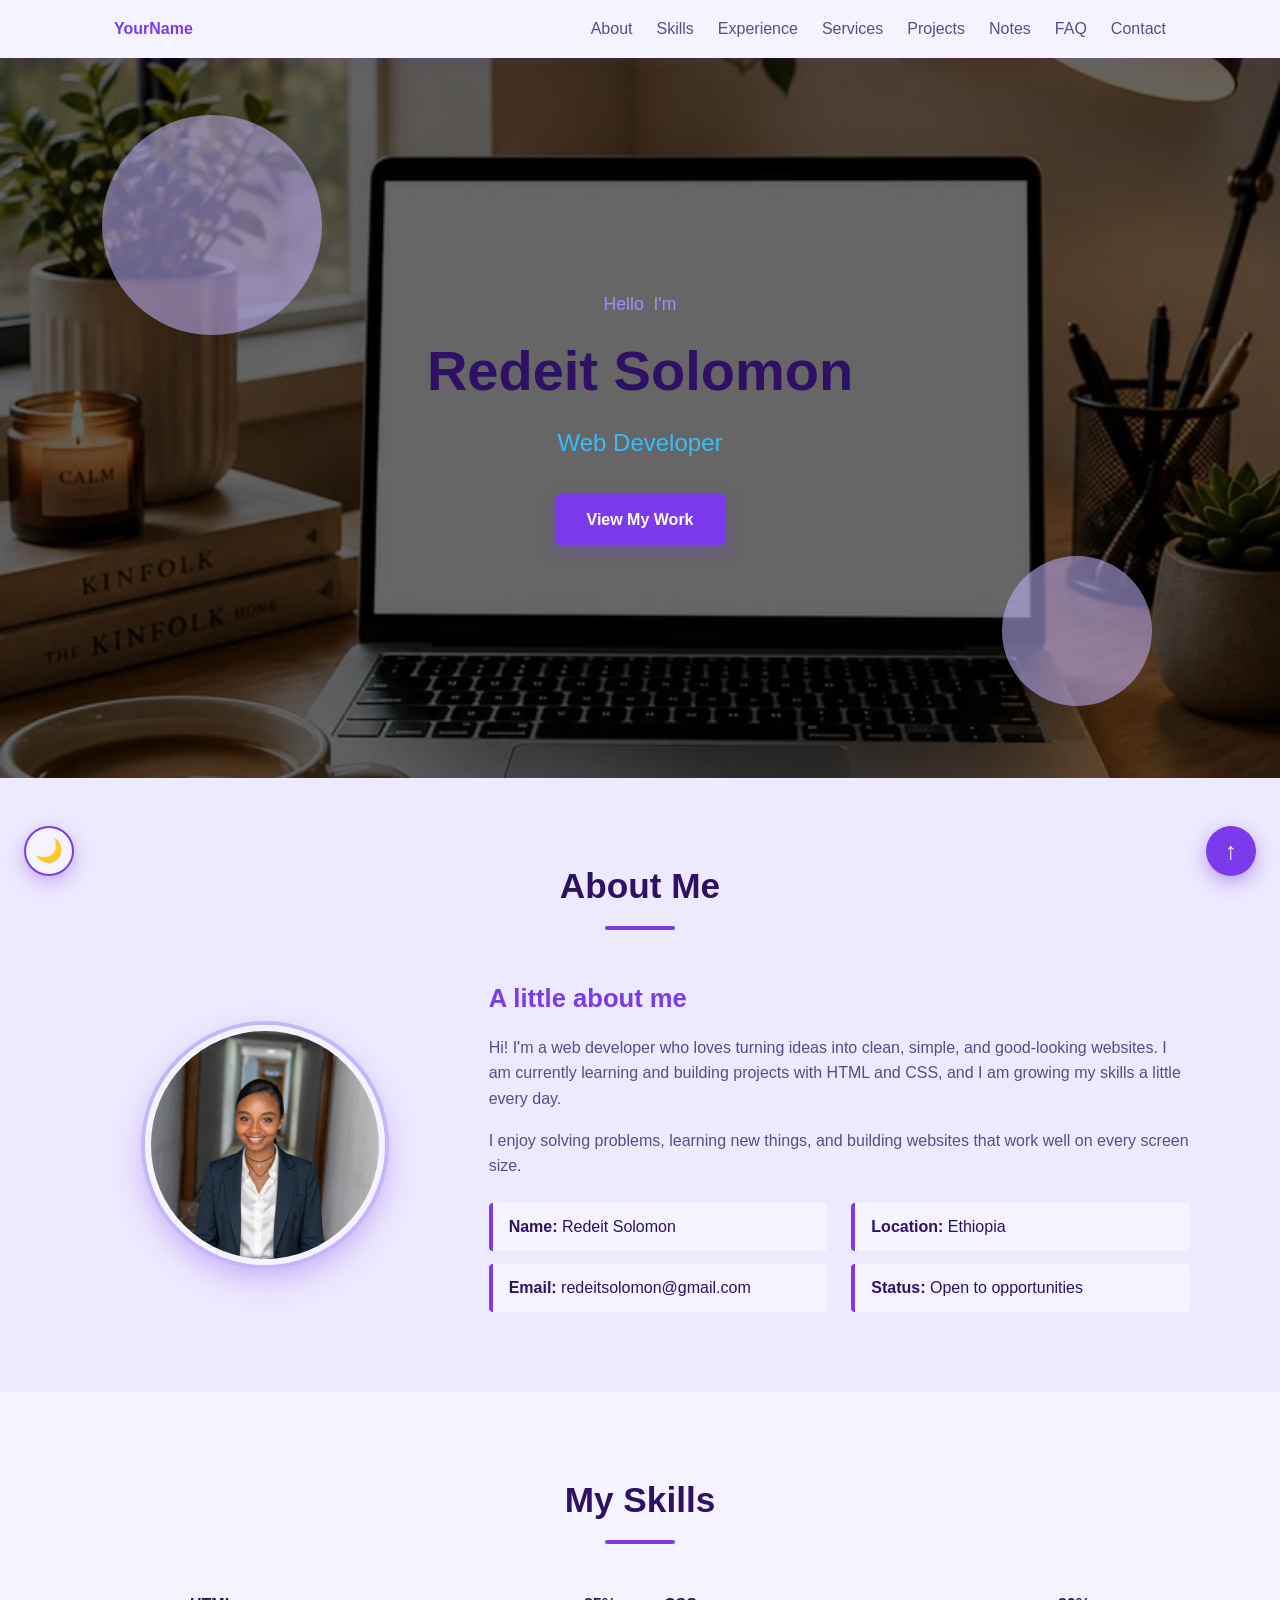
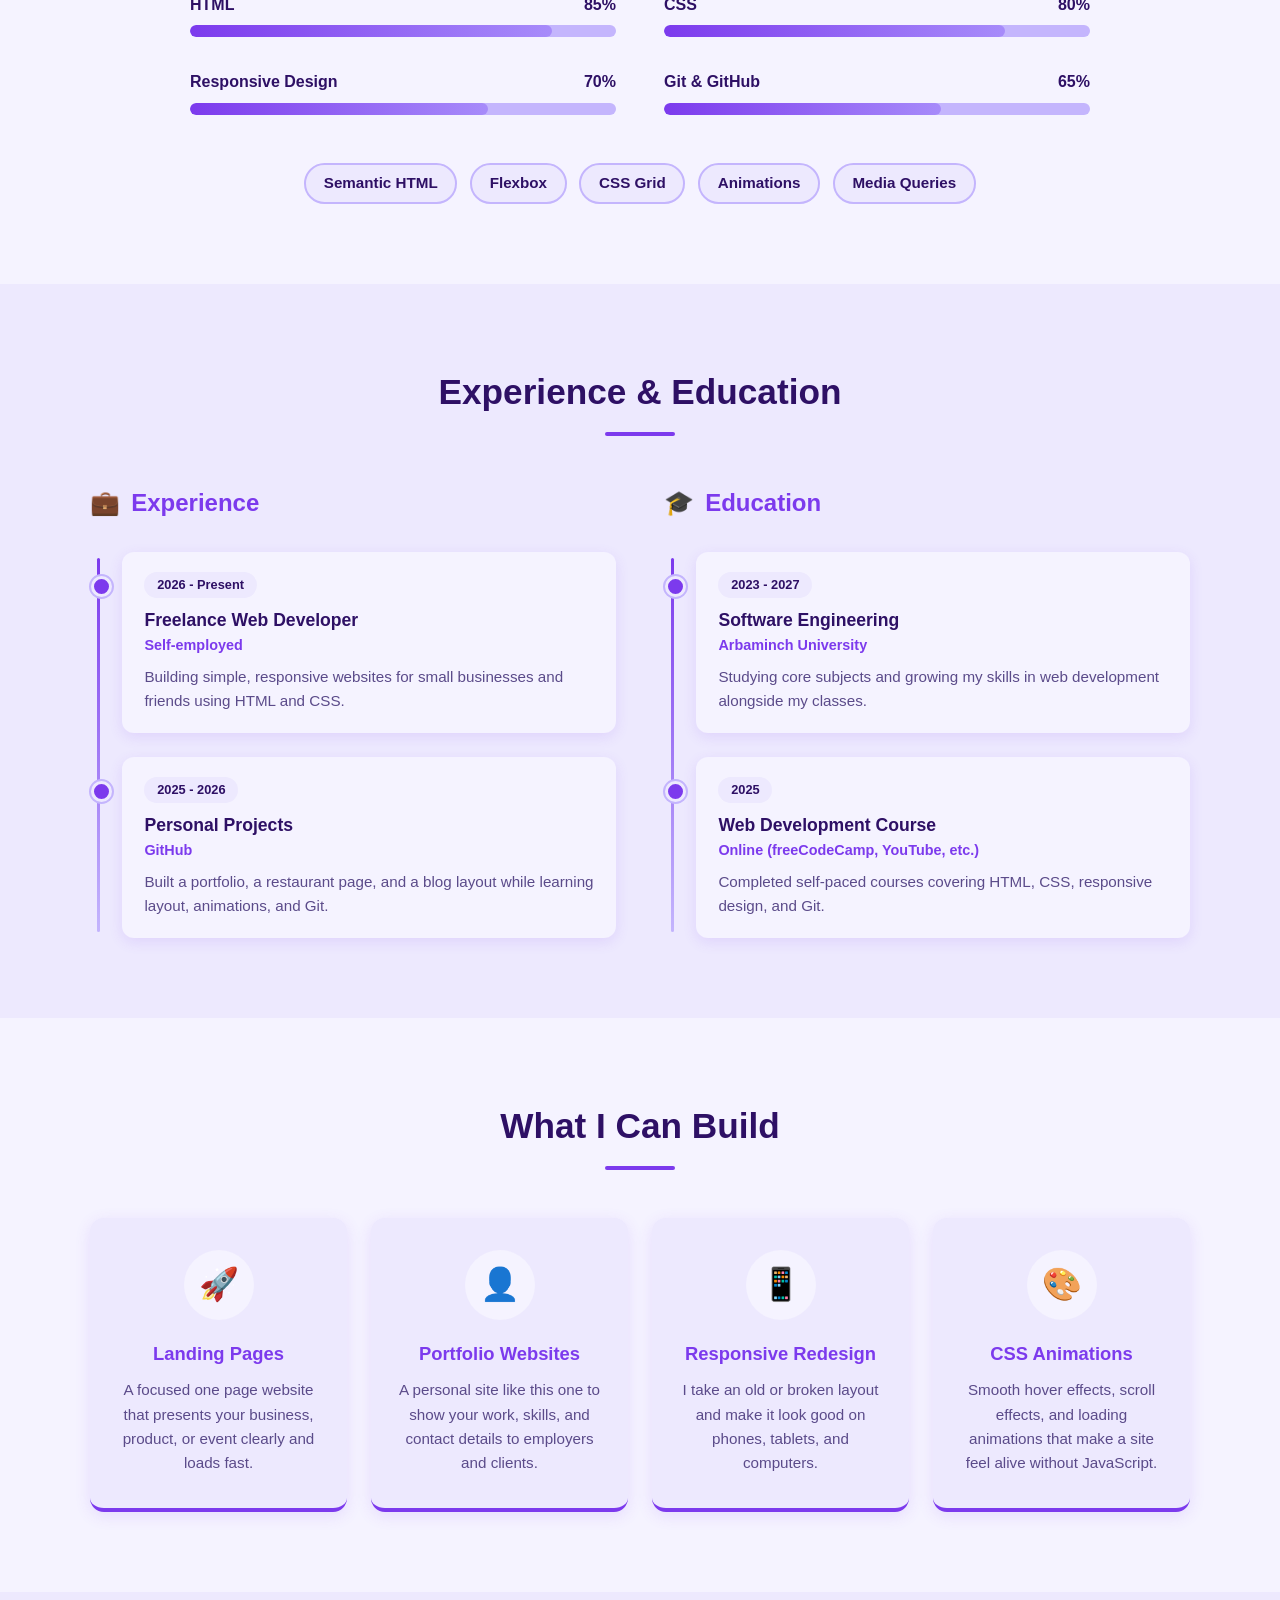
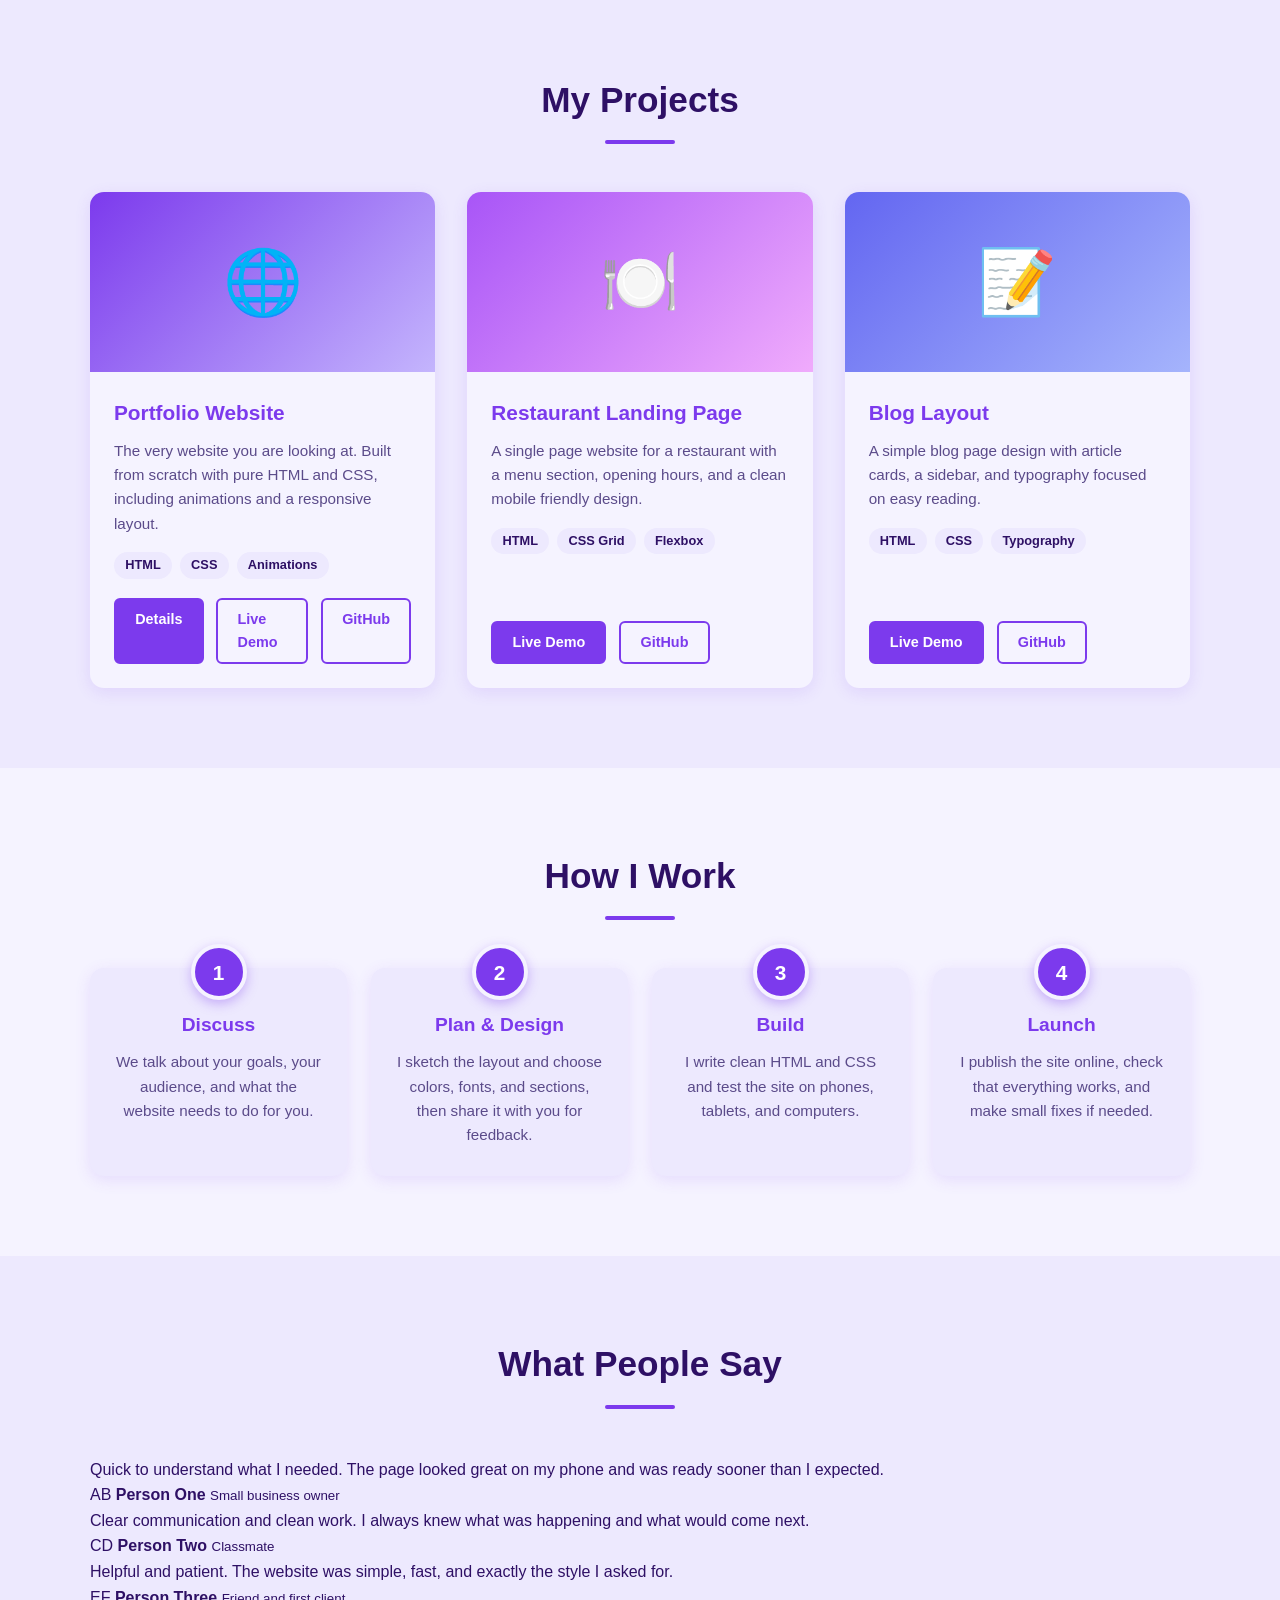
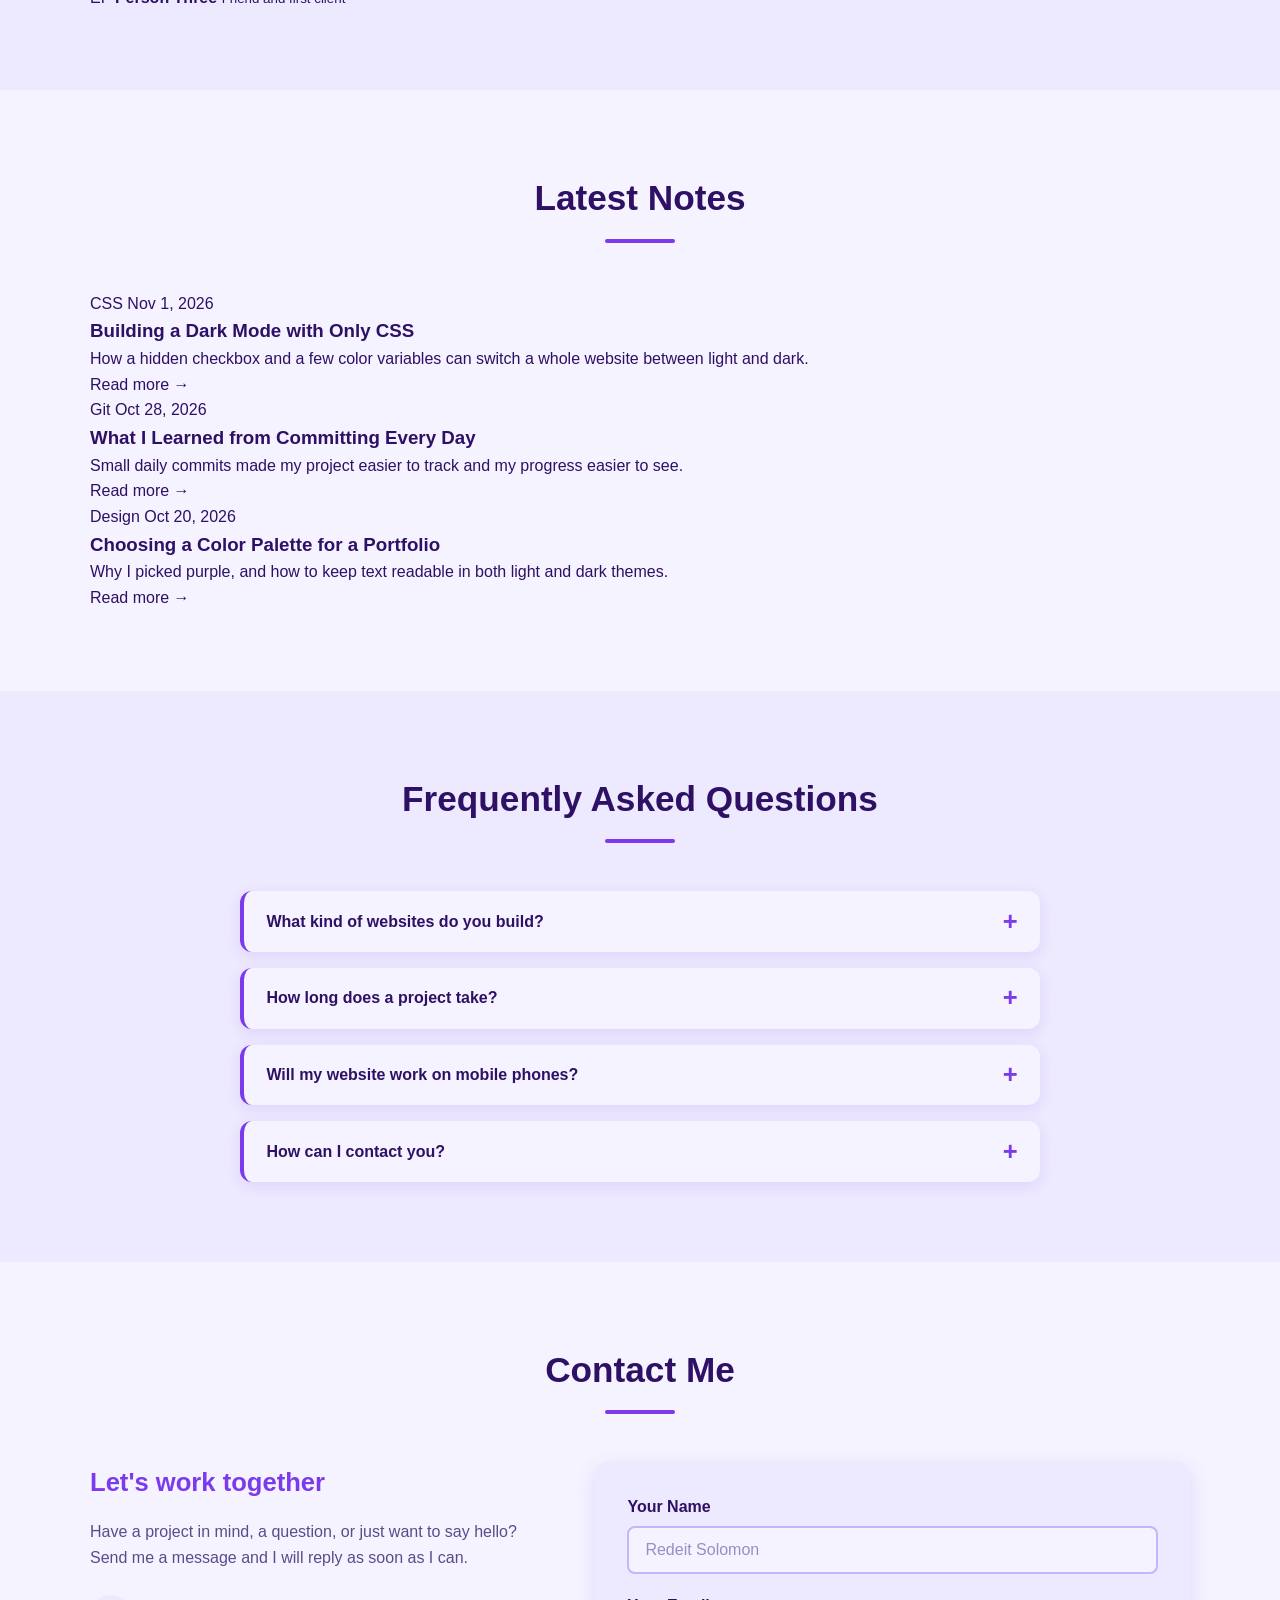
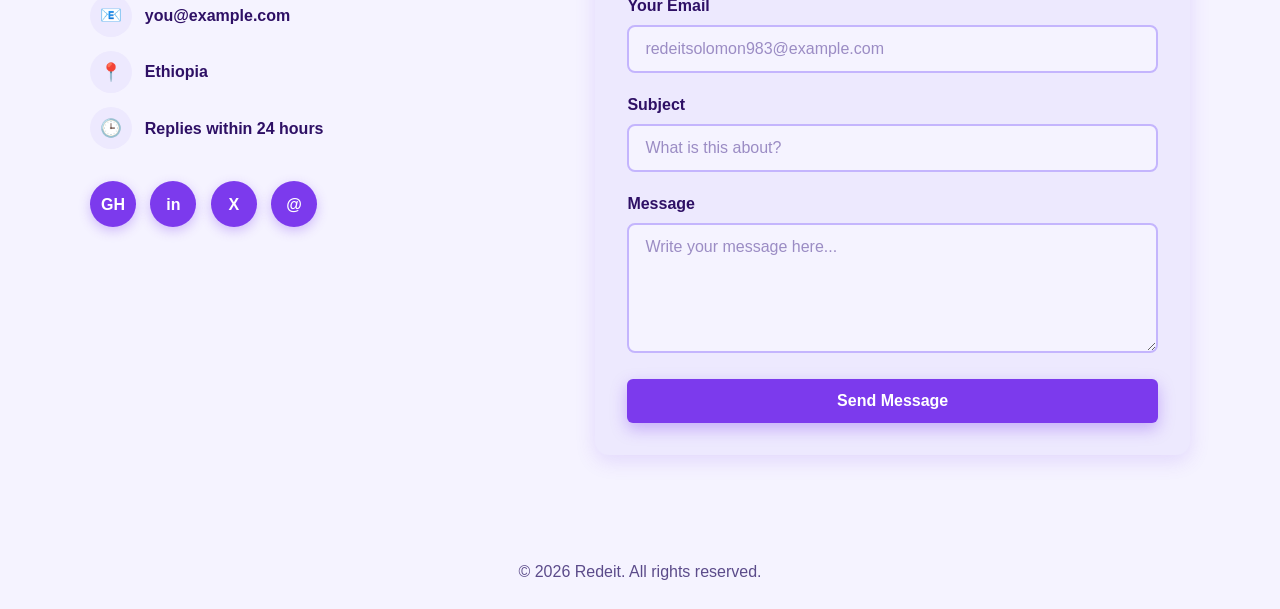
==== index.html @ e12be46b "Add favicon and robots.txt" ====
<!DOCTYPE html>
<html lang="en">
<head>
  <meta charset="UTF-8">
  <meta name="viewport" content="width=device-width, initial-scale=1.0">

  <title>Redeit Solomon | Web Developer Portfolio</title>
  <meta name="description" content="Portfolio of Redeit Solomon, a web developer building clean, responsive websites with HTML and CSS.">
  <meta name="author" content="Redeit Solomon">
  <meta name="robots" content="index, follow">
  <meta name="theme-color" content="#7c3aed">
  <link rel="canonical" href="https://Rad8.github.io/portfolio/">

  <!-- Favicon -->
  <link rel="icon" href="favicon.svg" type="image/svg+xml">

  <!-- Social preview (WhatsApp, LinkedIn, Facebook, Telegram) -->
  <meta property="og:type" content="website">
  <meta property="og:title" content="Redeit Solomon | Web Developer Portfolio">
  <meta property="og:description" content="Clean, responsive websites built with HTML and CSS.">
  <meta property="og:url" content="https://Rad8.github.io/portfolio/">
  <meta property="og:image" content="https://Rad8.github.io/portfolio/images/og-image.png">
  <meta name="twitter:card" content="summary_large_image">

  <link rel="stylesheet" href="css/style.css">
</head>
<body id="top">

  <!-- Pure CSS dark mode: checkbox + label (keep them as the first two items in body) -->
  <input type="checkbox" id="theme-toggle" class="theme-toggle" aria-label="Switch between light and dark mode">
  <label for="theme-toggle" class="theme-btn" title="Switch light / dark mode"></label>

  <a href="#main" class="skip-link">Skip to content</a>

  <header class="header">
    <nav class="nav" aria-label="Main navigation">
      <a href="#top" class="logo">YourName</a>

      <!-- Pure CSS hamburger: checkbox + label + links (keep this order) -->
      <input type="checkbox" id="menu-toggle" class="menu-toggle" aria-label="Toggle menu">
      <label for="menu-toggle" class="menu-btn">
        <span></span>
        <span></span>
        <span></span>
      </label>

      <ul class="nav-links">
        <li><a href="#about">About</a></li>
        <li><a href="#skills">Skills</a></li>
        <li><a href="#experience">Experience</a></li>
        <li><a href="#services">Services</a></li>
        <li><a href="#projects">Projects</a></li>
        <li><a href="#notes">Notes</a></li>
        <li><a href="#faq">FAQ</a></li>
        <li><a href="#contact">Contact</a></li>
      </ul>
    </nav>
  </header>

  <main id="main">

    <!-- ===== HERO ===== -->
    <section class="hero" style="background-image: linear-gradient(rgba(0, 0, 0, 0.6), rgba(0, 0, 0, 0.6)), url('images/white-screen-laptop.jpeg') !important; background-size: cover !important; background-position: center !important; background-repeat: no-repeat !important;">
      <span class="shape shape-1"></span>
      <span class="shape shape-2"></span>

      <p class="hero-greeting">
        <span style="color: #a78bfa;">Hello</span>, 
        <span style="color: #a78bfa;">I'm</span>
      </p>
      <h1>Redeit Solomon</h1>
      <p class="hero-role" style="color: #38bdf8;">Web Developer</p>
      <a href="#projects" class="btn">View My Work</a>
    </section>

   <!-- ===== ABOUT ===== -->
    <section class="section" id="about">
      <div class="container">
        <h2 class="section-title">About Me</h2>

        <div class="about-grid">
          <div class="about-image">
           <img src="images/profile.jpeg" alt="Redeit Solomon" class="avatar-img" width="240" height="240" loading="lazy" decoding="async">
          </div>

          <div class="about-text">
            <h3>A little about me</h3>
            <p>
              Hi! I'm a web developer who loves turning ideas into clean,
              simple, and good-looking websites. I am currently learning
              and building projects with HTML and CSS, and I am growing
              my skills a little every day.
            </p>
            <p>
              I enjoy solving problems, learning new things, and building
              websites that work well on every screen size.
            </p>

            <ul class="about-facts">
              <li><strong>Name:</strong> Redeit Solomon</li>
              <li><strong>Location:</strong> Ethiopia</li>
              <li><strong>Email:</strong> redeitsolomon@gmail.com</li>
              <li><strong>Status:</strong> Open to opportunities</li>
            </ul>
          </div>
        </div>
      </div>
    </section>

    <!-- ===== SKILLS ===== -->
    <section class="section section-alt" id="skills">
      <div class="container">
        <h2 class="section-title">My Skills</h2>

        <div class="skills-grid">

          <div class="skill">
            <div class="skill-info">
              <span>HTML</span>
              <span>85%</span>
            </div>
            <div class="skill-bar">
              <div class="skill-bar-fill" style="--level: 85%;"></div>
            </div>
          </div>

          <div class="skill">
            <div class="skill-info">
              <span>CSS</span>
              <span>80%</span>
            </div>
            <div class="skill-bar">
              <div class="skill-bar-fill" style="--level: 80%;"></div>
            </div>
          </div>

          <div class="skill">
            <div class="skill-info">
              <span>Responsive Design</span>
              <span>70%</span>
            </div>
            <div class="skill-bar">
              <div class="skill-bar-fill" style="--level: 70%;"></div>
            </div>
          </div>

          <div class="skill">
            <div class="skill-info">
              <span>Git &amp; GitHub</span>
              <span>65%</span>
            </div>
            <div class="skill-bar">
              <div class="skill-bar-fill" style="--level: 65%;"></div>
            </div>
          </div>

        </div>

        <div class="tags">
          <span class="tag">Semantic HTML</span>
          <span class="tag">Flexbox</span>
          <span class="tag">CSS Grid</span>
          <span class="tag">Animations</span>
          <span class="tag">Media Queries</span>
        </div>
      </div>
    </section>

    <!-- ===== EXPERIENCE & EDUCATION ===== -->
    <section class="section" id="experience">
      <div class="container">
        <h2 class="section-title">Experience &amp; Education</h2>

        <div class="timeline-grid">

          <!-- Experience -->
          <div class="timeline-column">
            <h3 class="timeline-heading"><span>💼</span> Experience</h3>

            <div class="timeline">

              <div class="timeline-item">
                <span class="timeline-date">2026 - Present</span>
                <h4>Freelance Web Developer</h4>
                <p class="timeline-place">Self-employed</p>
                <p>
                  Building simple, responsive websites for small businesses
                  and friends using HTML and CSS.
                </p>
              </div>

              <div class="timeline-item">
                <span class="timeline-date">2025 - 2026</span>
                <h4>Personal Projects</h4>
                <p class="timeline-place">GitHub</p>
                <p>
                  Built a portfolio, a restaurant page, and a blog layout
                  while learning layout, animations, and Git.
                </p>
              </div>

            </div>
          </div>

          <!-- Education -->
          <div class="timeline-column">
            <h3 class="timeline-heading"><span>🎓</span> Education</h3>

            <div class="timeline">

              <div class="timeline-item">
                <span class="timeline-date">2023 - 2027</span>
                <h4>Software Engineering</h4>
                <p class="timeline-place">Arbaminch University</p>
                <p>
                  Studying core subjects and growing my skills in
                  web development alongside my classes.
                </p>
              </div>

              <div class="timeline-item">
                <span class="timeline-date">2025</span>
                <h4>Web Development Course</h4>
                <p class="timeline-place">Online (freeCodeCamp, YouTube, etc.)</p>
                <p>
                  Completed self-paced courses covering HTML, CSS,
                  responsive design, and Git.
                </p>
              </div>

            </div>
          </div>

        </div>
      </div>
    </section>

    <!-- ===== SERVICES ===== -->
    <section class="section section-alt" id="services">
      <div class="container">
        <h2 class="section-title">What I Can Build</h2>

        <div class="services-grid">

          <article class="service-card">
            <div class="service-icon">🚀</div>
            <h3>Landing Pages</h3>
            <p>
              A focused one page website that presents your business,
              product, or event clearly and loads fast.
            </p>
          </article>

          <article class="service-card">
            <div class="service-icon">👤</div>
            <h3>Portfolio Websites</h3>
            <p>
              A personal site like this one to show your work,
              skills, and contact details to employers and clients.
            </p>
          </article>

          <article class="service-card">
            <div class="service-icon">📱</div>
            <h3>Responsive Redesign</h3>
            <p>
              I take an old or broken layout and make it look good
              on phones, tablets, and computers.
            </p>
          </article>

          <article class="service-card">
            <div class="service-icon">🎨</div>
            <h3>CSS Animations</h3>
            <p>
              Smooth hover effects, scroll effects, and loading
              animations that make a site feel alive without JavaScript.
            </p>
          </article>

        </div>
      </div>
    </section>

    <!-- ===== PROJECTS ===== -->
    <section class="section" id="projects">
      <div class="container">
        <h2 class="section-title">My Projects</h2>

        <div class="projects-grid">

          <article class="project-card">
            <div class="project-thumb thumb-1">
              <span class="project-emoji">🌐</span>
            </div>
            <div class="project-body">
              <h3>Portfolio Website</h3>
              <p>
                The very website you are looking at. Built from scratch with
                pure HTML and CSS, including animations and a responsive layout.
              </p>
              <div class="project-tech">
                <span>HTML</span>
                <span>CSS</span>
                <span>Animations</span>
              </div>
              <div class="project-links">
                <a href="projects/portfolio.html" class="link-btn">Details</a>
                <a href="https://Rad8.github.io/portfolio/" class="link-btn link-outline" target="_blank" rel="noopener">Live Demo</a>
                <a href="https://github.com/Rad8/portfolio" class="link-btn link-outline" target="_blank" rel="noopener">GitHub</a>
              </div>
            </div>
          </article>

          <article class="project-card">
            <div class="project-thumb thumb-2">
              <span class="project-emoji">🍽️</span>
            </div>
            <div class="project-body">
              <h3>Restaurant Landing Page</h3>
              <p>
                A single page website for a restaurant with a menu section,
                opening hours, and a clean mobile friendly design.
              </p>
              <div class="project-tech">
                <span>HTML</span>
                <span>CSS Grid</span>
                <span>Flexbox</span>
              </div>
              <div class="project-links">
                <a href="#" class="link-btn">Live Demo</a>
                <a href="https://github.com/Rad8/restaurant-page" class="link-btn link-outline" target="_blank" rel="noopener">GitHub</a>
              </div>
            </div>
          </article>

          <article class="project-card">
            <div class="project-thumb thumb-3">
              <span class="project-emoji">📝</span>
            </div>
            <div class="project-body">
              <h3>Blog Layout</h3>
              <p>
                A simple blog page design with article cards, a sidebar,
                and typography focused on easy reading.
              </p>
              <div class="project-tech">
                <span>HTML</span>
                <span>CSS</span>
                <span>Typography</span>
              </div>
              <div class="project-links">
                <a href="#" class="link-btn">Live Demo</a>
                <a href="https://github.com/Rad8/blog-layout" class="link-btn link-outline" target="_blank" rel="noopener">GitHub</a>
              </div>
            </div>
          </article>

        </div>
      </div>
    </section>

    <!-- ===== MY PROCESS ===== -->
    <section class="section section-alt" id="process">
      <div class="container">
        <h2 class="section-title">How I Work</h2>

        <div class="process-grid">

          <article class="process-step">
            <h3>Discuss</h3>
            <p>
              We talk about your goals, your audience, and what the
              website needs to do for you.
            </p>
          </article>

          <article class="process-step">
            <h3>Plan &amp; Design</h3>
            <p>
              I sketch the layout and choose colors, fonts, and
              sections, then share it with you for feedback.
            </p>
          </article>

          <article class="process-step">
            <h3>Build</h3>
            <p>
              I write clean HTML and CSS and test the site on phones,
              tablets, and computers.
            </p>
          </article>

          <article class="process-step">
            <h3>Launch</h3>
            <p>
              I publish the site online, check that everything works,
              and make small fixes if needed.
            </p>
          </article>

        </div>
      </div>
    </section>

    <!-- ===== TESTIMONIALS ===== -->
    <section class="section" id="testimonials">
      <div class="container">
        <h2 class="section-title">What People Say</h2>

        <!-- IMPORTANT: replace these with real feedback from real people (with their permission), or delete this section. -->
        <div class="testimonials-grid">

          <figure class="testimonial-card">
            <blockquote>
              Quick to understand what I needed. The page looked great
              on my phone and was ready sooner than I expected.
            </blockquote>
            <figcaption class="testimonial-author">
              <span class="testimonial-avatar">AB</span>
              <span>
                <strong>Person One</strong>
                <small>Small business owner</small>
              </span>
            </figcaption>
          </figure>

          <figure class="testimonial-card">
            <blockquote>
              Clear communication and clean work. I always knew what
              was happening and what would come next.
            </blockquote>
            <figcaption class="testimonial-author">
              <span class="testimonial-avatar">CD</span>
              <span>
                <strong>Person Two</strong>
                <small>Classmate</small>
              </span>
            </figcaption>
          </figure>

          <figure class="testimonial-card">
            <blockquote>
              Helpful and patient. The website was simple, fast, and
              exactly the style I asked for.
            </blockquote>
            <figcaption class="testimonial-author">
              <span class="testimonial-avatar">EF</span>
              <span>
                <strong>Person Three</strong>
                <small>Friend and first client</small>
              </span>
            </figcaption>
          </figure>

        </div>
      </div>
    </section>

    <!-- ===== LATEST NOTES ===== -->
    <section class="section section-alt" id="notes">
      <div class="container">
        <h2 class="section-title">Latest Notes</h2>

        <div class="notes-grid">

          <article class="note-card">
            <div class="note-meta">
              <span class="note-tag">CSS</span>
              <time datetime="2026-11-01">Nov 1, 2026</time>
            </div>
            <h3>Building a Dark Mode with Only CSS</h3>
            <p>
              How a hidden checkbox and a few color variables can
              switch a whole website between light and dark.
            </p>
            <a href="notes/dark-mode-css.html" class="note-link">Read more →</a>
          </article>

          <article class="note-card">
            <div class="note-meta">
              <span class="note-tag">Git</span>
              <time datetime="2026-10-28">Oct 28, 2026</time>
            </div>
            <h3>What I Learned from Committing Every Day</h3>
            <p>
              Small daily commits made my project easier to track
              and my progress easier to see.
            </p>
            <a href="notes/daily-commits.html" class="note-link">Read more →</a>
          </article>

          <article class="note-card">
            <div class="note-meta">
              <span class="note-tag">Design</span>
              <time datetime="2026-10-20">Oct 20, 2026</time>
            </div>
            <h3>Choosing a Color Palette for a Portfolio</h3>
            <p>
              Why I picked purple, and how to keep text readable
              in both light and dark themes.
            </p>
            <a href="notes/color-palette.html" class="note-link">Read more →</a>
          </article>

        </div>
      </div>
    </section>

    <!-- ===== FAQ ===== -->
    <section class="section" id="faq">
      <div class="container">
        <h2 class="section-title">Frequently Asked Questions</h2>

        <div class="faq-list">

          <details class="faq-item">
            <summary>What kind of websites do you build?</summary>
            <p class="faq-answer">
              I build static websites such as portfolios, landing pages,
              and small business pages using HTML and CSS. They are fast,
              simple, and work on every screen size.
            </p>
          </details>

          <details class="faq-item">
            <summary>How long does a project take?</summary>
            <p class="faq-answer">
              A simple one page website usually takes a few days to a
              week, depending on how ready the text and images are.
              Bigger sites take longer, and I will give you a clear
              estimate before starting.
            </p>
          </details>

          <details class="faq-item">
            <summary>Will my website work on mobile phones?</summary>
            <p class="faq-answer">
              Yes. Every website I build is responsive, which means the
              layout adjusts automatically for phones, tablets, and
              computers.
            </p>
          </details>

          <details class="faq-item">
            <summary>How can I contact you?</summary>
            <p class="faq-answer">
              Use the contact form below or send an email to
              you@example.com. I usually reply within 24 hours.
            </p>
          </details>

        </div>
      </div>
    </section>

    <!-- ===== CONTACT ===== -->
    <section class="section section-alt" id="contact">
      <div class="container">
        <h2 class="section-title">Contact Me</h2>

        <div class="contact-grid">

          <div class="contact-info">
            <h3>Let's work together</h3>
            <p>
              Have a project in mind, a question, or just want to say hello?
              Send me a message and I will reply as soon as I can.
            </p>

            <ul class="contact-details">
              <li><span class="contact-icon">📧</span> you@example.com</li>
              <li><span class="contact-icon">📍</span> Ethiopia</li>
              <li><span class="contact-icon">🕒</span> Replies within 24 hours</li>
            </ul>

            <div class="socials">
              <a href="https://github.com/Rad8" target="_blank" rel="noopener" class="social-link" aria-label="GitHub">GH</a>
              <a href="https://linkedin.com/in/Rad8" target="_blank" rel="noopener" class="social-link" aria-label="LinkedIn">in</a>
              <a href="https://twitter.com/Rad8" target="_blank" rel="noopener" class="social-link" aria-label="Twitter">X</a>
              <a href="mailto:redeitsolomon983@gmail.com" class="social-link" aria-label="Email">@</a>
            </div>
          </div>

          <form class="contact-form" action="https://formspree.io/f/Rad8 " method="POST">
            <div class="form-group">
              <label for="name">Your Name</label>
              <input type="text" id="name" name="name" placeholder="Redeit Solomon" autocomplete="name" required>
            </div>

            <div class="form-group">
              <label for="email">Your Email</label>
              <input type="email" id="email" name="email" placeholder="redeitsolomon983@example.com" autocomplete="email" required>
            </div>

            <div class="form-group">
              <label for="subject">Subject</label>
              <input type="text" id="subject" name="subject" placeholder="What is this about?">
            </div>

            <div class="form-group">
              <label for="message">Message</label>
              <textarea id="message" name="message" rows="5" placeholder="Write your message here..." required></textarea>
            </div>

            <button type="submit" class="btn btn-form">Send Message</button>
          </form>

        </div>
      </div>
    </section>

  </main>

  <footer class="footer">
    <p>&copy; 2026 Redeit. All rights reserved.</p>
  </footer>

  <!-- Back to top button -->
  <a href="#top" class="back-to-top" aria-label="Back to top">↑</a>

</body>
</html>
---- css/style.css ----
/* ===== Reset & Variables ===== */
/* ===== Reset & Variables ===== */
/* ===== Reset & Variables ===== */
/* ===== Reset & Variables ===== */
* {
  margin: 0;
  padding: 0;
  box-sizing: border-box;
}

:root {
  color-scheme: light;
  --bg: #ede9fe;            /* light purple background */
  --bg-light: #f5f3ff;      /* header, footer, cards */
  --text: #2e1065;          /* dark purple text */
  --text-muted: #5b4b8a;
  --accent: #7c3aed;        /* main purple */
  --accent-dark: #6d28d9;
  --accent-soft: #c4b5fd;
  --placeholder: #9b8cc4;
  --max-width: 1100px;
}

/* ===== Dark mode: when the checkbox is checked, swap the colors ===== */
:root:has(#theme-toggle:checked) {
  color-scheme: dark;
  --bg: #1b1735;
  --bg-light: #26204a;
  --text: #ede9fe;
  --text-muted: #b9aee0;
  --accent: #8b5cf6;
  --accent-dark: #7c3aed;
  --accent-soft: #4c3f85;
  --placeholder: #8478b5;
}

html {
  scroll-behavior: smooth;
  scroll-padding-top: 70px;
}

body {
  font-family: "Segoe UI", Arial, sans-serif;
  background-color: var(--bg);
  color: var(--text);
  line-height: 1.6;
}

/* Smooth color change when switching themes */
body,
.header,
.section-alt,
.footer,
.avatar,
.about-facts li,
.tag,
.timeline-item,
.service-card,
.project-card,
.process-step,
.faq-item,
.contact-form,
.form-group input,
.form-group textarea,
.nav-links {
  transition-property: background-color, color, border-color, box-shadow, transform;
  transition-duration: 0.4s;
}

a {
  text-decoration: none;
  color: inherit;
}

ul {
  list-style: none;
}

/* Remove the outline on mouse click, keep it for keyboard users */
a:focus {
  outline: none;
}

a:focus-visible {
  outline: 2px dashed var(--accent);
  outline-offset: 4px;
  border-radius: 4px;
}

/* Text selection color */
::selection {
  background-color: var(--accent);
  color: #ffffff;
}

/* Skip link: hidden until focused with the keyboard */
.skip-link {
  position: absolute;
  top: -60px;
  left: 1rem;
  background-color: var(--accent);
  color: #ffffff;
  padding: 0.6rem 1.2rem;
  border-radius: 0 0 8px 8px;
  font-weight: 600;
  z-index: 200;
  transition: top 0.25s;
}

.skip-link:focus {
  top: 0;
}

/* ===== Dark mode toggle button ===== */
.theme-toggle {
  position: absolute;
  opacity: 0;
  pointer-events: none;
}

.theme-btn {
  position: fixed;
  left: 1.5rem;
  bottom: 1.5rem;
  width: 50px;
  height: 50px;
  border-radius: 50%;
  background-color: var(--bg-light);
  border: 2px solid var(--accent);
  box-shadow: 0 6px 18px rgba(124, 58, 237, 0.35);
  display: flex;
  justify-content: center;
  align-items: center;
  font-size: 1.4rem;
  cursor: pointer;
  z-index: 90;
  transition: transform 0.3s, background-color 0.4s;
}

.theme-btn::before {
  content: "🌙";
}

.theme-toggle:checked + .theme-btn::before {
  content: "☀️";
}

.theme-btn:hover {
  transform: translateY(-5px) rotate(20deg);
}

.theme-toggle:focus-visible + .theme-btn {
  outline: 2px dashed var(--accent);
  outline-offset: 4px;
}

/* ===== Header / Navigation ===== */
.header {
  background-color: var(--bg-light);
  box-shadow: 0 2px 12px rgba(124, 58, 237, 0.15);
  position: sticky;
  top: 0;
  z-index: 100;
  animation: slideDown 0.6s ease-out;
}

.nav {
  max-width: var(--max-width);
  margin: 0 auto;
  padding: 1rem 1.5rem;
  display: flex;
  justify-content: space-between;
  align-items: center;
}

.logo {
  font-size: 1.rem;
  font-weight: 700;
  color: var(--accent);
}

.nav-links {
  display: flex;
  gap: 1.5rem;
}

.nav-links a {
  color: var(--text-muted);
  position: relative;
  padding-bottom: 4px;
  transition: color 0.3s;
}

.nav-links a::after {
  content: "";
  position: absolute;
  left: 0;
  bottom: 0;
  width: 0;
  height: 2px;
  background-color: var(--accent);
  transition: width 0.3s ease;
}

.nav-links a:hover {
  color: var(--accent);
}

.nav-links a:hover::after {
  width: 100%;
}

/* ===== Hamburger button (hidden on desktop) ===== */
.menu-toggle {
  position: absolute;
  opacity: 0;
  pointer-events: none;
}

.menu-btn {
  display: none;
  flex-direction: column;
  justify-content: center;
  gap: 5px;
  width: 42px;
  height: 42px;
  padding: 10px;
  border-radius: 8px;
  cursor: pointer;
  transition: background-color 0.25s;
}

.menu-btn:hover {
  background-color: var(--bg);
}

.menu-btn span {
  display: block;
  height: 3px;
  width: 100%;
  background-color: var(--accent);
  border-radius: 2px;
  transition: transform 0.3s ease, opacity 0.3s ease;
}

.menu-toggle:focus-visible + .menu-btn {
  outline: 2px dashed var(--accent);
  outline-offset: 3px;
}

.menu-toggle:checked + .menu-btn span:nth-child(1) {
  transform: translateY(8px) rotate(45deg);
}

.menu-toggle:checked + .menu-btn span:nth-child(2) {
  opacity: 0;
}

.menu-toggle:checked + .menu-btn span:nth-child(3) {
  transform: translateY(-8px) rotate(-45deg);
}

/* ===== Hero Section ===== */
.hero {
  position: relative;
  overflow: hidden;
  min-height: 80vh;
  display: flex;
  flex-direction: column;
  justify-content: center;
  align-items: center;
  text-align: center;
  padding: 2rem 1.5rem;
}

.hero > *:not(.shape) {
  position: relative;
  z-index: 1;
}

.hero-greeting {
  color: var(--accent);
  font-size: 1.1rem;
  animation: fadeInUp 0.8s ease-out both;
}

.hero h1 {
  font-size: 3.5rem;
  margin: 0.5rem 0;
  animation: fadeInUp 0.8s ease-out 0.2s both;
}

.hero-role {
  color: var(--text-muted);
  font-size: 1.5rem;
  margin-bottom: 2rem;
  animation: fadeInUp 0.8s ease-out 0.4s both;
}

.btn {
  display: inline-block;
  background-color: var(--accent);
  color: #ffffff;
  padding: 0.8rem 2rem;
  border-radius: 6px;
  font-weight: 600;
  box-shadow: 0 6px 16px rgba(124, 58, 237, 0.35);
  transition: transform 0.2s, background-color 0.2s;
  animation:
    fadeInUp 0.8s ease-out 0.6s both,
    pulse 2.5s ease-in-out 1.6s infinite;
}

.btn:hover {
  transform: translateY(-3px);
  background-color: var(--accent-dark);
}

/* ===== Floating background shapes ===== */
.shape {
  position: absolute;
  border-radius: 50%;
  background-color: var(--accent-soft);
  opacity: 0.55;
  z-index: 0;
}

.shape-1 {
  width: 220px;
  height: 220px;
  top: 8%;
  left: 8%;
  animation: float 7s ease-in-out infinite;
}

.shape-2 {
  width: 150px;
  height: 150px;
  bottom: 10%;
  right: 10%;
  animation: float 9s ease-in-out infinite reverse;
}

/* ===== Generic Section Styles ===== */
.section {
  padding: 5rem 1.5rem;
}

.section-alt {
  background-color: var(--bg-light);
}

.container {
  max-width: var(--max-width);
  margin: 0 auto;
}

.section-title {
  font-size: 2.2rem;
  text-align: center;
  margin-bottom: 3rem;
  position: relative;
  padding-bottom: 1rem;
}

.section-title::after {
  content: "";
  position: absolute;
  left: 50%;
  bottom: 0;
  transform: translateX(-50%);
  width: 70px;
  height: 4px;
  border-radius: 2px;
  background-color: var(--accent);
}

/* ===== About Section ===== */
.about-grid {
  display: grid;
  grid-template-columns: 1fr 2fr;
  gap: 3rem;
  align-items: center;
}

.about-image {
  display: flex;
  justify-content: center;
}

.avatar {
  width: 240px;
  height: 240px;
  border-radius: 50%;
  background: linear-gradient(135deg, var(--accent), var(--accent-soft));
  color: #ffffff;
  font-size: 4.5rem;
  font-weight: 700;
  display: flex;
  justify-content: center;
  align-items: center;
  border: 6px solid var(--bg-light);
  box-shadow: 0 0 0 4px var(--accent-soft), 0 12px 30px rgba(124, 58, 237, 0.35);
  transition: transform 0.4s ease;
}

.avatar:hover {
  transform: rotate(-4deg) scale(1.04);
}

.avatar-img {
  width: 240px;
  height: 240px;
  border-radius: 50%;
  object-fit: cover;
  border: 6px solid var(--bg-light);
  box-shadow: 0 0 0 4px var(--accent-soft), 0 12px 30px rgba(124, 58, 237, 0.35);
  transition: transform 0.4s ease;
}

.avatar-img:hover {
  transform: rotate(-4deg) scale(1.04);
}

.about-text h3 {
  font-size: 1.6rem;
  color: var(--accent);
  margin-bottom: 1rem;
}

.about-text p {
  color: var(--text-muted);
  margin-bottom: 1rem;
}

.about-facts {
  margin-top: 1.5rem;
  display: grid;
  grid-template-columns: 1fr 1fr;
  gap: 0.8rem 1.5rem;
}

.about-facts li {
  background-color: var(--bg-light);
  padding: 0.7rem 1rem;
  border-left: 4px solid var(--accent);
  border-radius: 4px;
  transition: transform 0.25s, box-shadow 0.25s, background-color 0.4s;
}

.about-facts li:hover {
  transform: translateX(6px);
  box-shadow: 0 4px 14px rgba(124, 58, 237, 0.2);
}

/* ===== Skills Section ===== */
.skills-grid {
  display: grid;
  grid-template-columns: 1fr 1fr;
  gap: 2rem 3rem;
  max-width: 900px;
  margin: 0 auto;
}

.skill-info {
  display: flex;
  justify-content: space-between;
  font-weight: 600;
  margin-bottom: 0.5rem;
}

.skill-bar {
  height: 12px;
  background-color: var(--accent-soft);
  border-radius: 999px;
  overflow: hidden;
}

.skill-bar-fill {
  height: 100%;
  width: var(--level);
  border-radius: 999px;
  background: linear-gradient(90deg, var(--accent), #a78bfa);
}

.tags {
  display: flex;
  flex-wrap: wrap;
  justify-content: center;
  gap: 0.8rem;
  margin-top: 3rem;
}

.tag {
  background-color: var(--bg);
  color: var(--text);
  padding: 0.4rem 1.1rem;
  border-radius: 999px;
  font-size: 0.95rem;
  font-weight: 600;
  border: 2px solid var(--accent-soft);
  transition: background-color 0.25s, color 0.25s, transform 0.25s;
}

.tag:hover {
  background-color: var(--accent);
  color: #ffffff;
  transform: translateY(-3px);
}

/* ===== Experience & Education (timeline) ===== */
.timeline-grid {
  display: grid;
  grid-template-columns: 1fr 1fr;
  gap: 3rem;
}

.timeline-heading {
  display: flex;
  align-items: center;
  gap: 0.7rem;
  font-size: 1.5rem;
  color: var(--accent);
  margin-bottom: 1.8rem;
}

.timeline {
  position: relative;
  padding-left: 2rem;
}

.timeline::before {
  content: "";
  position: absolute;
  left: 7px;
  top: 6px;
  bottom: 6px;
  width: 3px;
  border-radius: 2px;
  background: linear-gradient(to bottom, var(--accent), var(--accent-soft));
}

.timeline-item {
  position: relative;
  background-color: var(--bg-light);
  padding: 1.2rem 1.4rem;
  border-radius: 12px;
  margin-bottom: 1.5rem;
  box-shadow: 0 4px 14px rgba(124, 58, 237, 0.12);
  transition: transform 0.3s, box-shadow 0.3s, background-color 0.4s;
}

.timeline-item:last-child {
  margin-bottom: 0;
}

.timeline-item:hover {
  transform: translateX(6px);
  box-shadow: 0 10px 24px rgba(124, 58, 237, 0.22);
}

.timeline-item::before {
  content: "";
  position: absolute;
  left: calc(-2rem + 1px);
  top: 1.5rem;
  width: 15px;
  height: 15px;
  border-radius: 50%;
  background-color: var(--accent);
  border: 3px solid var(--bg);
  box-shadow: 0 0 0 2px var(--accent-soft);
  transition: transform 0.3s;
}

.timeline-item:hover::before {
  transform: scale(1.3);
}

.timeline-date {
  display: inline-block;
  background-color: var(--bg);
  color: var(--text);
  font-size: 0.8rem;
  font-weight: 700;
  padding: 0.15rem 0.8rem;
  border-radius: 999px;
  margin-bottom: 0.5rem;
}

.timeline-item h4 {
  font-size: 1.1rem;
}

.timeline-place {
  color: var(--accent);
  font-weight: 600;
  font-size: 0.9rem;
  margin-bottom: 0.5rem;
}

.timeline-item p:last-child {
  color: var(--text-muted);
  font-size: 0.95rem;
}

/* ===== Services Section ===== */
.services-grid {
  display: grid;
  grid-template-columns: repeat(4, 1fr);
  gap: 1.5rem;
}

.service-card {
  background-color: var(--bg);
  padding: 2rem 1.5rem;
  border-radius: 14px;
  text-align: center;
  border-bottom: 4px solid var(--accent);
  box-shadow: 0 4px 16px rgba(124, 58, 237, 0.12);
  transition: transform 0.3s, box-shadow 0.3s, background-color 0.4s;
}

.service-card:hover {
  transform: translateY(-10px);
  box-shadow: 0 18px 36px rgba(124, 58, 237, 0.28);
}

.service-icon {
  width: 70px;
  height: 70px;
  margin: 0 auto 1.2rem;
  border-radius: 50%;
  background-color: var(--bg-light);
  display: flex;
  justify-content: center;
  align-items: center;
  font-size: 2rem;
  transition: transform 0.4s ease, background-color 0.3s;
}

.service-card:hover .service-icon {
  transform: scale(1.15) rotate(10deg);
  background-color: var(--accent-soft);
}

.service-card h3 {
  font-size: 1.15rem;
  color: var(--accent);
  margin-bottom: 0.6rem;
}

.service-card p {
  color: var(--text-muted);
  font-size: 0.95rem;
}

/* ===== Projects Section ===== */
.projects-grid {
  display: grid;
  grid-template-columns: repeat(3, 1fr);
  gap: 2rem;
}

.project-card {
  background-color: var(--bg-light);
  border-radius: 14px;
  overflow: hidden;
  display: flex;
  flex-direction: column;
  box-shadow: 0 4px 16px rgba(124, 58, 237, 0.12);
  transition: transform 0.3s ease, box-shadow 0.3s ease, background-color 0.4s;
}

.project-card:hover {
  transform: translateY(-10px);
  box-shadow: 0 18px 36px rgba(124, 58, 237, 0.28);
}

.project-thumb {
  height: 180px;
  display: flex;
  justify-content: center;
  align-items: center;
  overflow: hidden;
}

.thumb-1 { background: linear-gradient(135deg, #7c3aed, #c4b5fd); }
.thumb-2 { background: linear-gradient(135deg, #a855f7, #f0abfc); }
.thumb-3 { background: linear-gradient(135deg, #6366f1, #a5b4fc); }

.project-emoji {
  font-size: 4rem;
  transition: transform 0.4s ease;
}

.project-card:hover .project-emoji {
  transform: scale(1.3) rotate(8deg);
}

.project-img {
  width: 100%;
  height: 180px;
  object-fit: cover;
  transition: transform 0.4s ease;
}

.project-card:hover .project-img {
  transform: scale(1.08);
}

.project-body {
  padding: 1.5rem;
  display: flex;
  flex-direction: column;
  flex: 1;
}

.project-body h3 {
  font-size: 1.3rem;
  color: var(--accent);
  margin-bottom: 0.6rem;
}

.project-body p {
  color: var(--text-muted);
  font-size: 0.95rem;
  margin-bottom: 1rem;
}

.project-tech {
  display: flex;
  flex-wrap: wrap;
  gap: 0.5rem;
  margin-bottom: 1.2rem;
}

.project-tech span {
  background-color: var(--bg);
  color: var(--text);
  font-size: 0.8rem;
  font-weight: 600;
  padding: 0.2rem 0.7rem;
  border-radius: 999px;
}

.project-links {
  display: flex;
  gap: 0.8rem;
  margin-top: auto;
}

.link-btn {
  background-color: var(--accent);
  color: #ffffff;
  padding: 0.5rem 1.2rem;
  border-radius: 6px;
  font-size: 0.9rem;
  font-weight: 600;
  border: 2px solid var(--accent);
  transition: background-color 0.25s, color 0.25s, transform 0.25s;
}

.link-btn:hover {
  background-color: var(--accent-dark);
  border-color: var(--accent-dark);
  transform: translateY(-2px);
}

.link-outline {
  background-color: transparent;
  color: var(--accent);
}

.link-outline:hover {
  background-color: var(--accent);
  color: #ffffff;
}

/* ===== My Process Section ===== */
.process-grid {
  display: grid;
  grid-template-columns: repeat(4, 1fr);
  gap: 2.5rem 1.5rem;
  counter-reset: step;
}

.process-step {
  counter-increment: step;
  position: relative;
  background-color: var(--bg);
  padding: 2.6rem 1.5rem 1.8rem;
  border-radius: 14px;
  text-align: center;
  box-shadow: 0 4px 16px rgba(124, 58, 237, 0.12);
  transition: transform 0.3s, box-shadow 0.3s, background-color 0.4s;
}

.process-step:hover {
  transform: translateY(-8px);
  box-shadow: 0 18px 36px rgba(124, 58, 237, 0.28);
}

/* The numbered circle on top of each card (1, 2, 3, 4) */
.process-step::before {
  content: counter(step);
  position: absolute;
  top: -24px;
  left: 50%;
  transform: translateX(-50%);
  width: 48px;
  height: 48px;
  border-radius: 50%;
  background-color: var(--accent);
  color: #ffffff;
  font-size: 1.3rem;
  font-weight: 700;
  display: flex;
  justify-content: center;
  align-items: center;
  border: 4px solid var(--bg-light);
  box-shadow: 0 4px 12px rgba(124, 58, 237, 0.35);
}

.process-step h3 {
  font-size: 1.2rem;
  color: var(--accent);
  margin-bottom: 0.6rem;
}

.process-step p {
  color: var(--text-muted);
  font-size: 0.95rem;
}

/* ===== FAQ Section ===== */
.faq-list {
  max-width: 800px;
  margin: 0 auto;
  display: grid;
  gap: 1rem;
}

.faq-item {
  background-color: var(--bg-light);
  border-left: 4px solid var(--accent);
  border-radius: 12px;
  box-shadow: 0 4px 14px rgba(124, 58, 237, 0.12);
  overflow: hidden;
  transition: box-shadow 0.3s, background-color 0.4s;
}

.faq-item:hover,
.faq-item[open] {
  box-shadow: 0 10px 24px rgba(124, 58, 237, 0.22);
}

.faq-item summary {
  display: flex;
  justify-content: space-between;
  align-items: center;
  gap: 1rem;
  padding: 1.1rem 1.4rem;
  font-weight: 600;
  cursor: pointer;
  list-style: none;
}

/* Hide the default arrow in all browsers */
.faq-item summary::-webkit-details-marker {
  display: none;
}

/* Our own + icon that turns into x when open */
.faq-item summary::after {
  content: "+";
  flex-shrink: 0;
  font-size: 1.6rem;
  line-height: 1;
  color: var(--accent);
  transition: transform 0.3s;
}

.faq-item[open] summary::after {
  transform: rotate(45deg);
}

.faq-item[open] summary {
  color: var(--accent);
}

.faq-item summary:focus-visible {
  outline: 2px dashed var(--accent);
  outline-offset: -4px;
}

.faq-answer {
  padding: 0 1.4rem 1.3rem;
  color: var(--text-muted);
}

.faq-item[open] .faq-answer {
  animation: fadeIn 0.4s ease-out;
}

/* ===== Contact Section ===== */
.contact-grid {
  display: grid;
  grid-template-columns: 1fr 1.3fr;
  gap: 3rem;
  align-items: start;
}

.contact-info h3 {
  font-size: 1.6rem;
  color: var(--accent);
  margin-bottom: 1rem;
}

.contact-info p {
  color: var(--text-muted);
  margin-bottom: 1.5rem;
}

.contact-details li {
  display: flex;
  align-items: center;
  gap: 0.8rem;
  margin-bottom: 0.9rem;
  font-weight: 600;
}

.contact-icon {
  width: 42px;
  height: 42px;
  border-radius: 50%;
  background-color: var(--bg);
  display: flex;
  justify-content: center;
  align-items: center;
  font-size: 1.1rem;
}

.socials {
  display: flex;
  gap: 0.9rem;
  margin-top: 2rem;
}

.social-link {
  width: 46px;
  height: 46px;
  border-radius: 50%;
  background-color: var(--accent);
  color: #ffffff;
  font-weight: 700;
  display: flex;
  justify-content: center;
  align-items: center;
  box-shadow: 0 4px 12px rgba(124, 58, 237, 0.3);
  transition: transform 0.3s, background-color 0.3s, box-shadow 0.3s;
}

.social-link:hover {
  background-color: var(--accent-dark);
  transform: translateY(-6px) rotate(360deg);
  box-shadow: 0 10px 20px rgba(124, 58, 237, 0.4);
}

.contact-form {
  background-color: var(--bg);
  padding: 2rem;
  border-radius: 14px;
  box-shadow: 0 6px 20px rgba(124, 58, 237, 0.15);
}

.form-group {
  margin-bottom: 1.2rem;
}

.form-group label {
  display: block;
  font-weight: 600;
  margin-bottom: 0.4rem;
  transition: color 0.25s;
}

.form-group:focus-within label {
  color: var(--accent);
}

.form-group input,
.form-group textarea {
  width: 100%;
  padding: 0.8rem 1rem;
  font-family: inherit;
  font-size: 1rem;
  color: var(--text);
  background-color: var(--bg-light);
  border: 2px solid var(--accent-soft);
  border-radius: 8px;
  transition: border-color 0.25s, box-shadow 0.25s, transform 0.25s, background-color 0.4s;
}

.form-group textarea {
  resize: vertical;
  min-height: 130px;
}

.form-group input::placeholder,
.form-group textarea::placeholder {
  color: var(--placeholder);
}

.form-group input:focus,
.form-group textarea:focus {
  outline: none;
  border-color: var(--accent);
  box-shadow: 0 0 0 4px rgba(124, 58, 237, 0.18);
  transform: translateY(-2px);
}

.form-group input:user-invalid,
.form-group textarea:user-invalid {
  border-color: #e11d48;
}

.btn-form {
  width: 100%;
  border: none;
  font-family: inherit;
  font-size: 1rem;
  cursor: pointer;
  animation: none;
}

/* ===== Back to top button ===== */
.back-to-top {
  position: fixed;
  right: 1.5rem;
  bottom: 1.5rem;
  width: 50px;
  height: 50px;
  border-radius: 50%;
  background-color: var(--accent);
  color: #ffffff;
  font-size: 1.5rem;
  font-weight: 700;
  display: flex;
  justify-content: center;
  align-items: center;
  box-shadow: 0 6px 18px rgba(124, 58, 237, 0.45);
  z-index: 90;
  transition: transform 0.3s, background-color 0.3s;
}

.back-to-top:hover {
  background-color: var(--accent-dark);
  transform: translateY(-5px);
}

/* ===== Footer ===== */
.footer {
  text-align: center;
  padding: 1.5rem;
  color: var(--text-muted);
  background-color: var(--bg-light);
}

/* ===== Animations ===== */
@keyframes fadeInUp {
  from {
    opacity: 0;
    transform: translateY(30px);
  }
  to {
    opacity: 1;
    transform: translateY(0);
  }
}

@keyframes fadeIn {
  from {
    opacity: 0;
    transform: translateY(-8px);
  }
  to {
    opacity: 1;
    transform: translateY(0);
  }
}

@keyframes slideDown {
  from {
    transform: translateY(-100%);
  }
  to {
    transform: translateY(0);
  }
}

@keyframes float {
  0%, 100% {
    transform: translateY(0) scale(1);
  }
  50% {
    transform: translateY(-25px) scale(1.05);
  }
}

@keyframes pulse {
  0%, 100% {
    box-shadow: 0 6px 16px rgba(124, 58, 237, 0.35);
  }
  50% {
    box-shadow: 0 6px 28px rgba(124, 58, 237, 0.65);
  }
}

@keyframes growBar {
  from { width: 0; }
  to   { width: var(--level); }
}

@keyframes showButton {
  from {
    opacity: 0;
    visibility: hidden;
  }
  to {
    opacity: 1;
    visibility: visible;
  }
}

/* ===== Scroll animations (pure CSS) ===== */
@supports (animation-timeline: view()) {
  .section-title,
  .about-image,
  .about-text,
  .tags,
  .timeline-heading,
  .timeline-item,
  .service-card,
  .project-card,
  .process-step,
  .faq-item,
  .contact-info,
  .contact-form {
    animation: fadeInUp linear both;
    animation-timeline: view();
    animation-range: entry 0% entry 60%;
  }

  .skill-bar-fill {
    animation: growBar linear both;
    animation-timeline: view();
    animation-range: entry 10% cover 40%;
  }

  .back-to-top {
    animation: showButton linear both;
    animation-timeline: scroll(root);
    animation-range: 200px 400px;
  }
}

/* ===== Responsive (tablets and phones) ===== */
@media (max-width: 1000px) {
  .services-grid,
  .process-grid {
    grid-template-columns: 1fr 1fr;
  }
}

@media (max-width: 900px) {
  .projects-grid {
    grid-template-columns: 1fr 1fr;
  }
}

@media (max-width: 800px) {
  .about-grid {
    grid-template-columns: 1fr;
    text-align: center;
  }

  .about-facts {
    text-align: left;
  }

  .skills-grid {
    grid-template-columns: 1fr;
  }

  .timeline-grid {
    grid-template-columns: 1fr;
  }

  .contact-grid {
    grid-template-columns: 1fr;
  }
}

/* Hamburger menu on phones and small tablets */
@media (max-width: 760px) {
  .menu-btn {
    display: flex;
  }

  .nav-links {
    position: absolute;
    top: 100%;
    left: 0;
    right: 0;
    flex-direction: column;
    gap: 0;
    background-color: var(--bg-light);
    max-height: 0;
    overflow: hidden;
    transition: max-height 0.4s ease, box-shadow 0.4s ease;
  }

  .menu-toggle:checked ~ .nav-links {
    max-height: 480px;
    box-shadow: 0 12px 20px rgba(124, 58, 237, 0.18);
  }

  .nav-links a {
    display: block;
    padding: 0.9rem 1.5rem;
    border-top: 1px solid var(--bg);
  }

  .nav-links a:hover {
    background-color: var(--bg);
  }

  .nav-links a::after {
    display: none;
  }
}

@media (max-width: 600px) {
  .hero h1 {
    font-size: 2.5rem;
  }

  .hero-role {
    font-size: 1.2rem;
  }

  .about-facts {
    grid-template-columns: 1fr;
  }

  .services-grid,
  .projects-grid,
  .process-grid {
    grid-template-columns: 1fr;
  }

  .section {
    padding: 3.5rem 1.2rem;
  }

  .contact-form {
    padding: 1.4rem;
  }

  .theme-btn,
  .back-to-top {
    width: 44px;
    height: 44px;
    bottom: 1rem;
  }

  .theme-btn {
    left: 1rem;
  }

  .back-to-top {
    right: 1rem;
  }
}

/* Respect users who prefer less motion */
@media (prefers-reduced-motion: reduce) {
  *, *::before, *::after {
    animation: none !important;
    transition: none !important;
  }
}

/* ===== Print styles ===== */
@media print {
  .header,
  .back-to-top,
  .theme-btn,
  .theme-toggle,
  .shape,
  .contact-form,
  .skip-link {
    display: none !important;
  }

  body {
    background: #ffffff;
    color: #000000;
  }

  .section {
    padding: 1.5rem 0;
  }

  .project-card,
  .service-card,
  .process-step,
  .faq-item,
  .timeline-item {
    box-shadow: none;
    border: 1px solid #cccccc;
    break-inside: avoid;
  }
}
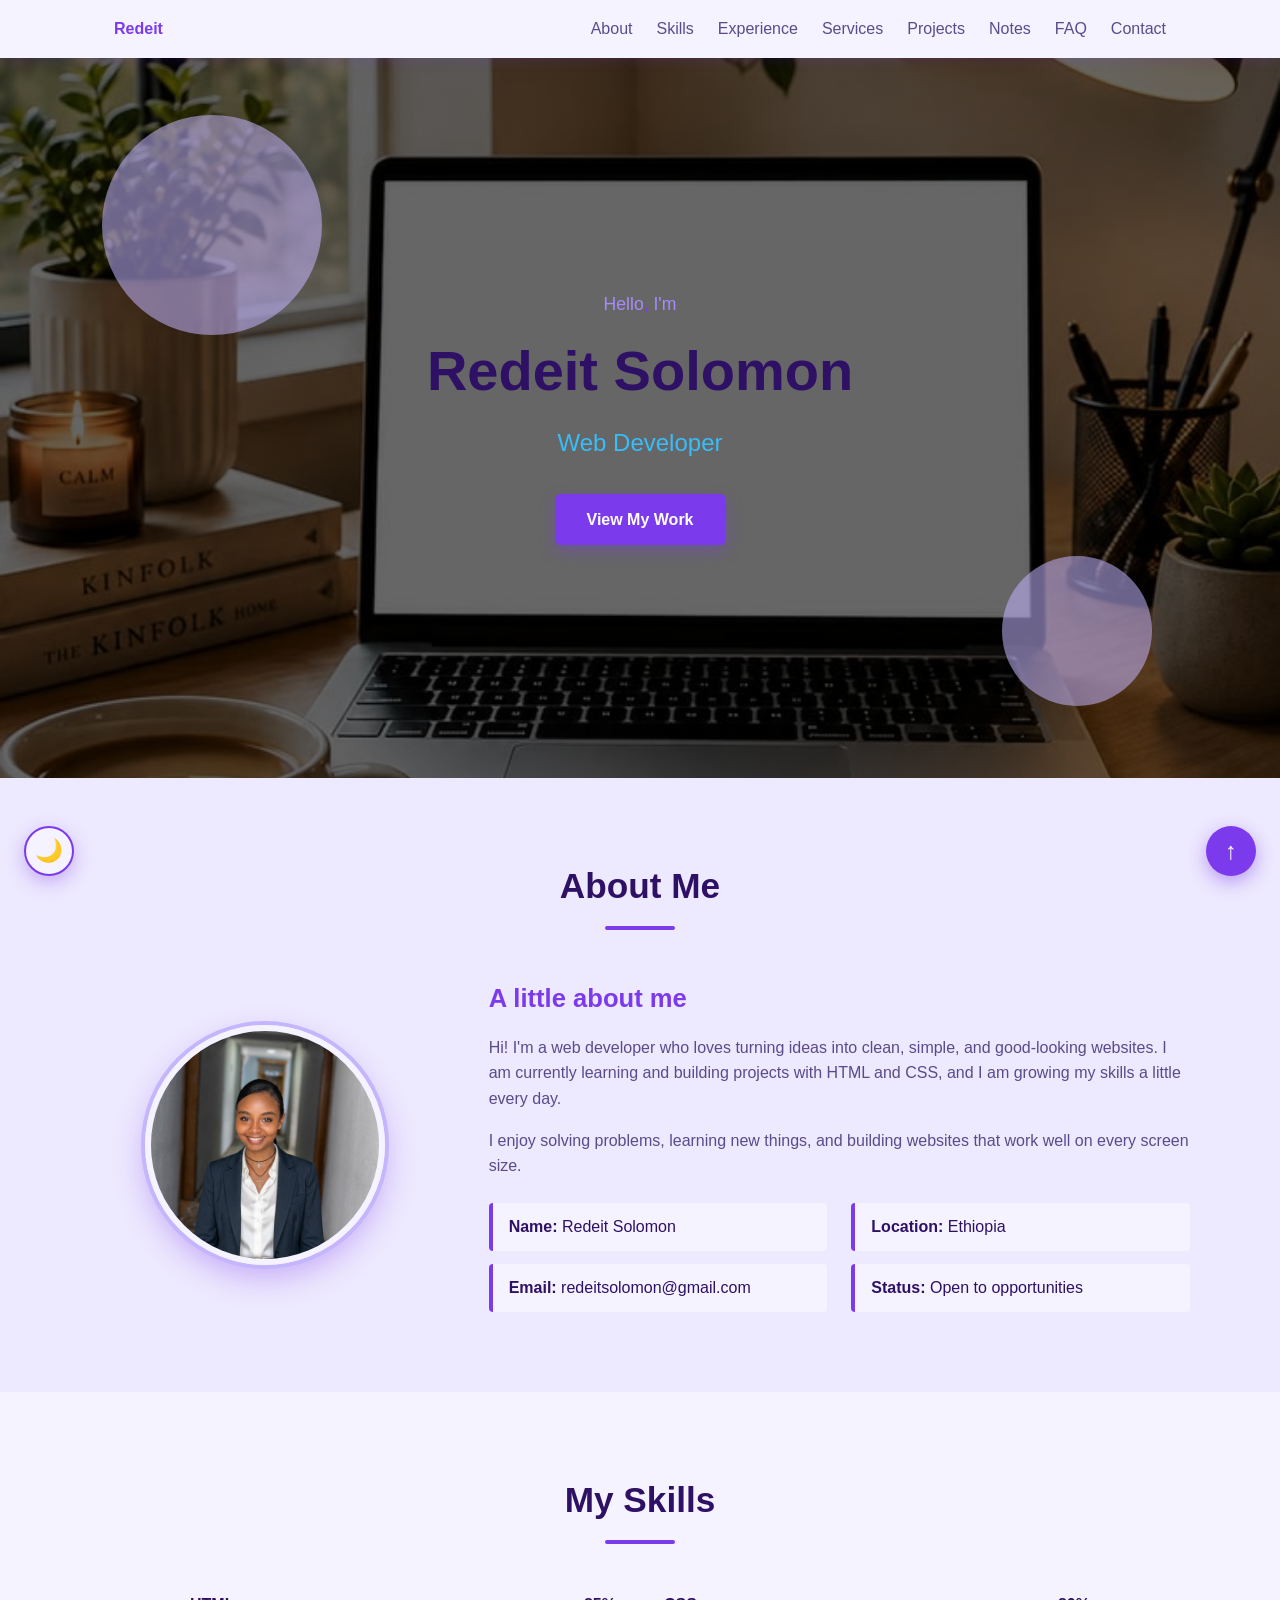
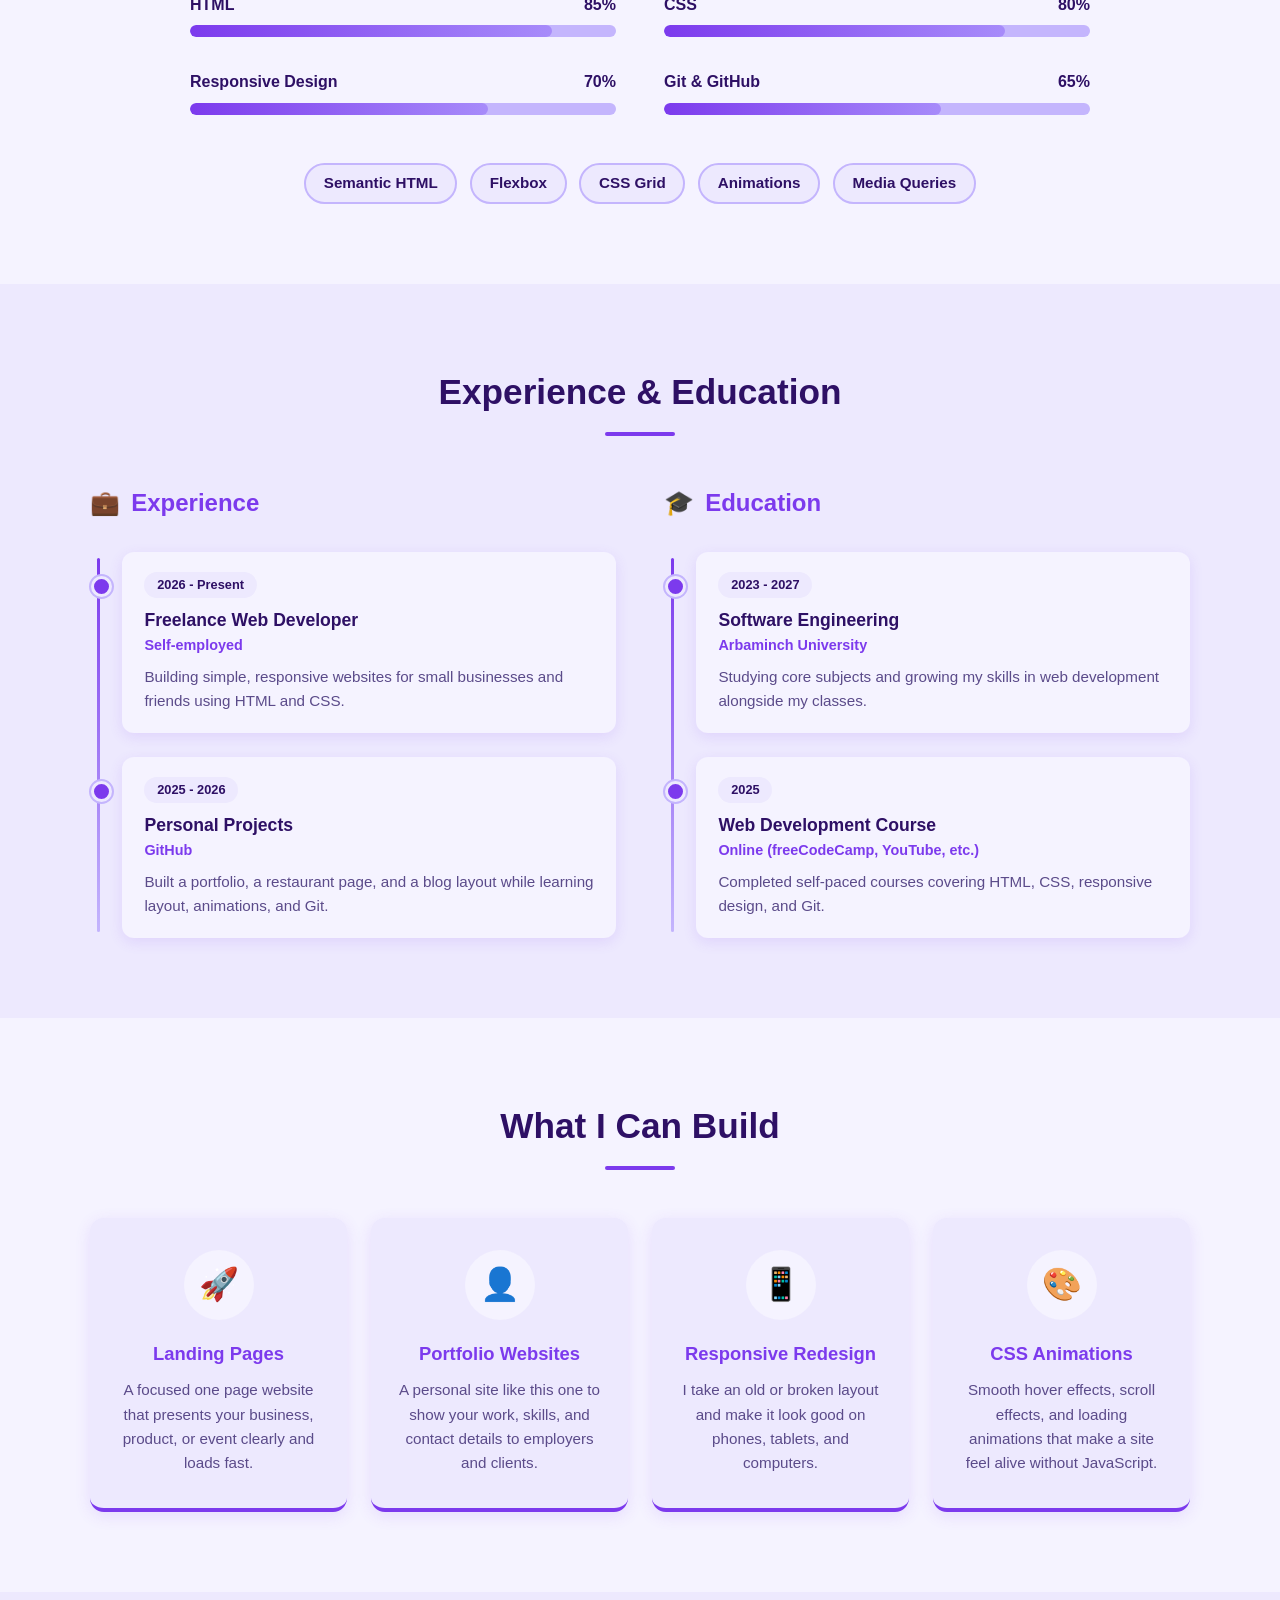
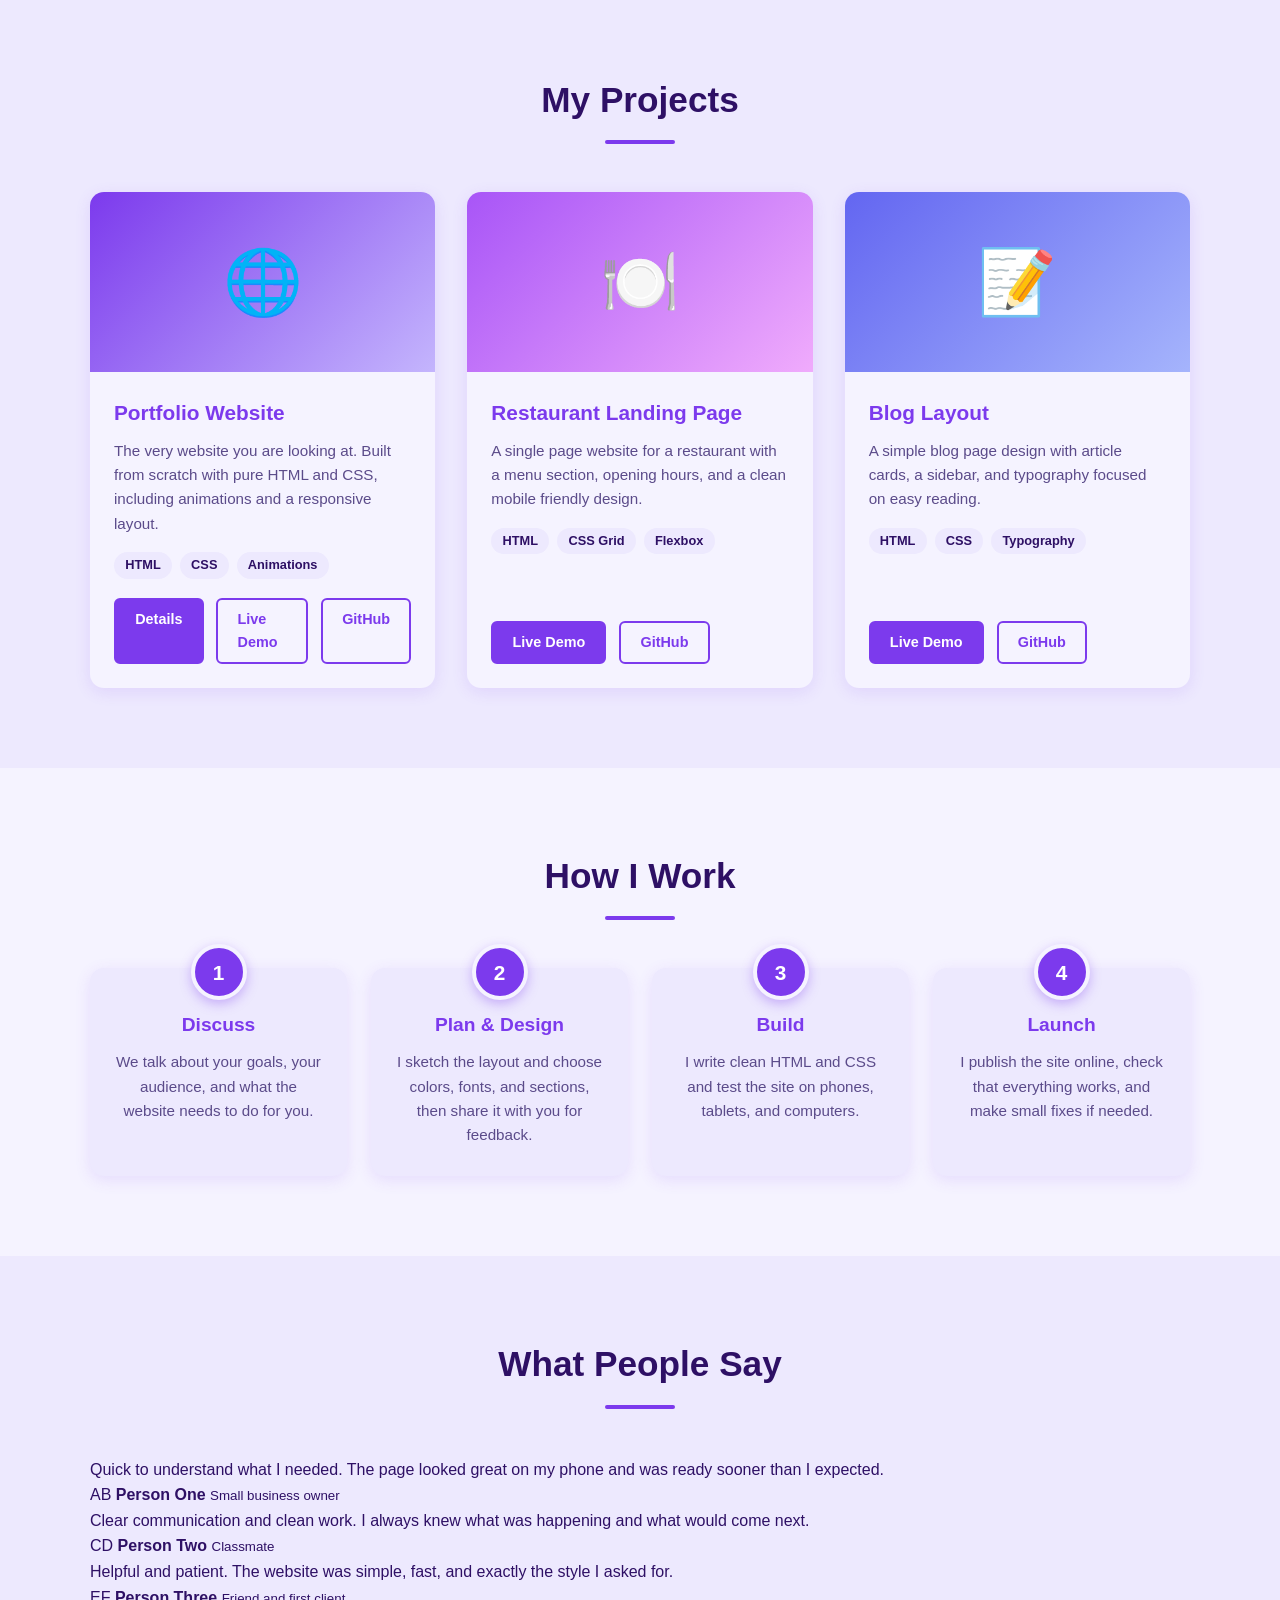
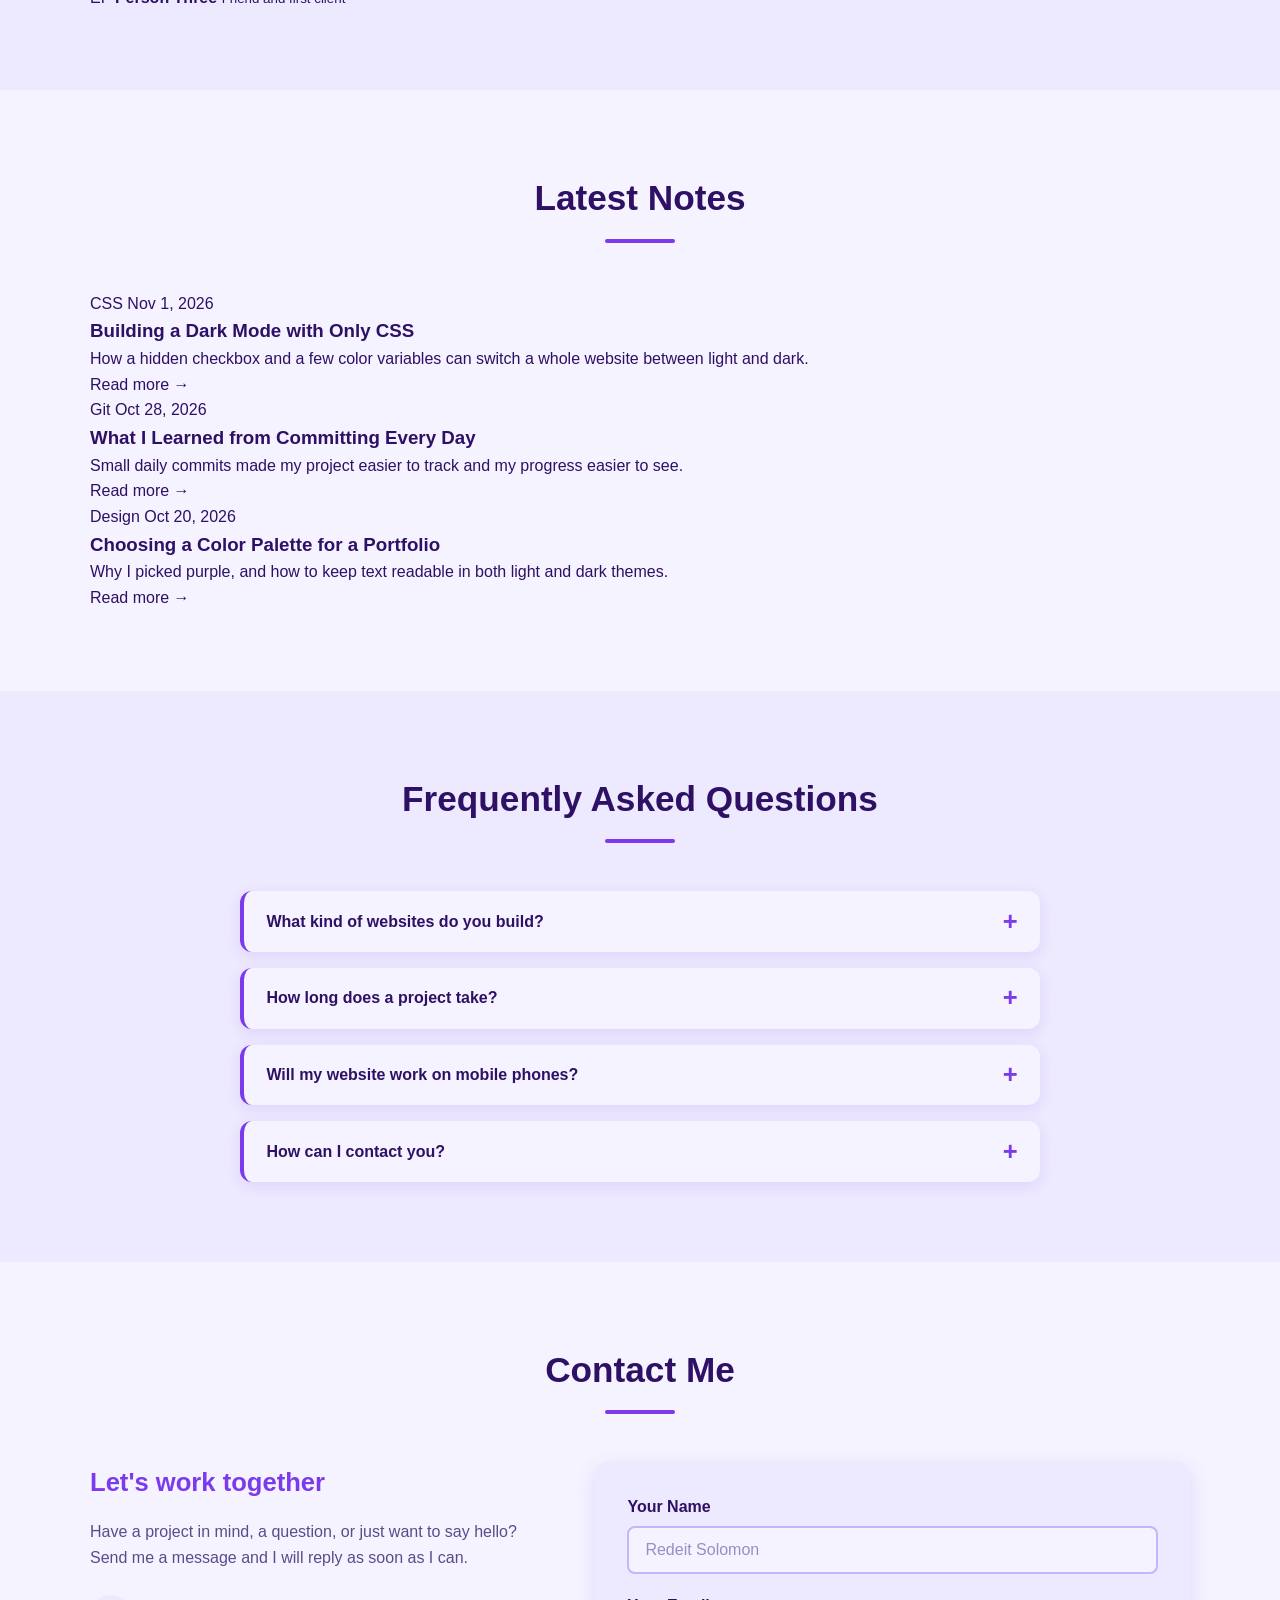
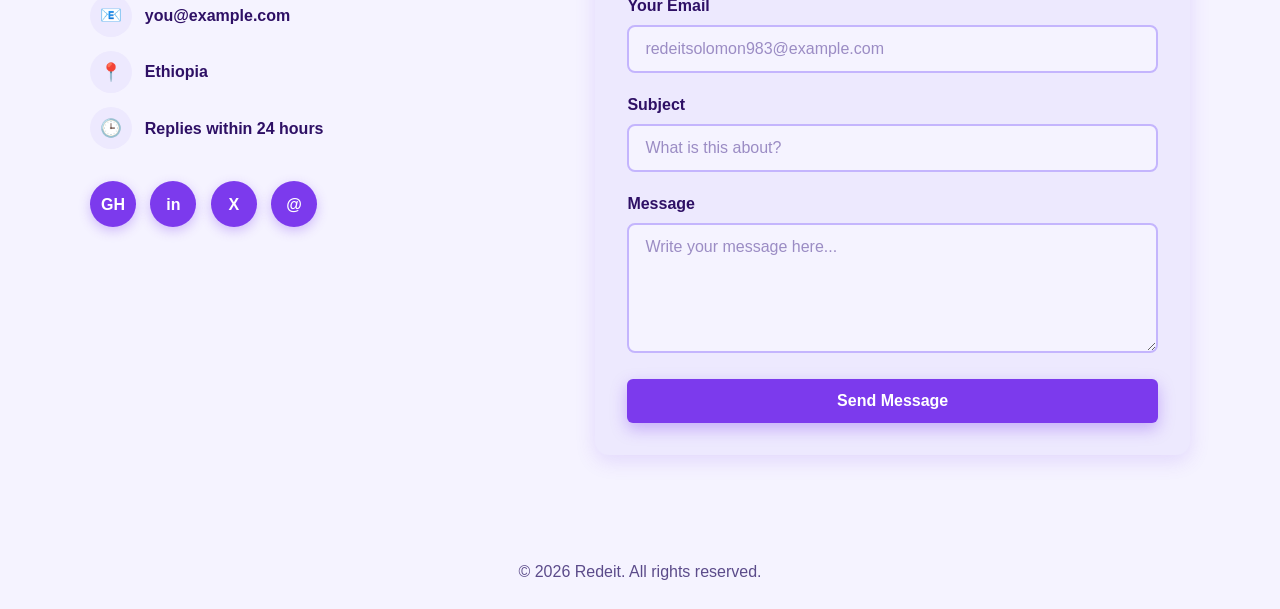
==== commit d574364d: "Day 12: Add Tools I Use page" ====
--- a/index.html
+++ b/index.html
@@ -34,7 +34,7 @@
 
   <header class="header">
     <nav class="nav" aria-label="Main navigation">
-      <a href="#top" class="logo">YourName</a>
+      <a href="#top" class="logo">Redeit</a>
 
       <!-- Pure CSS hamburger: checkbox + label + links (keep this order) -->
       <input type="checkbox" id="menu-toggle" class="menu-toggle" aria-label="Toggle menu">
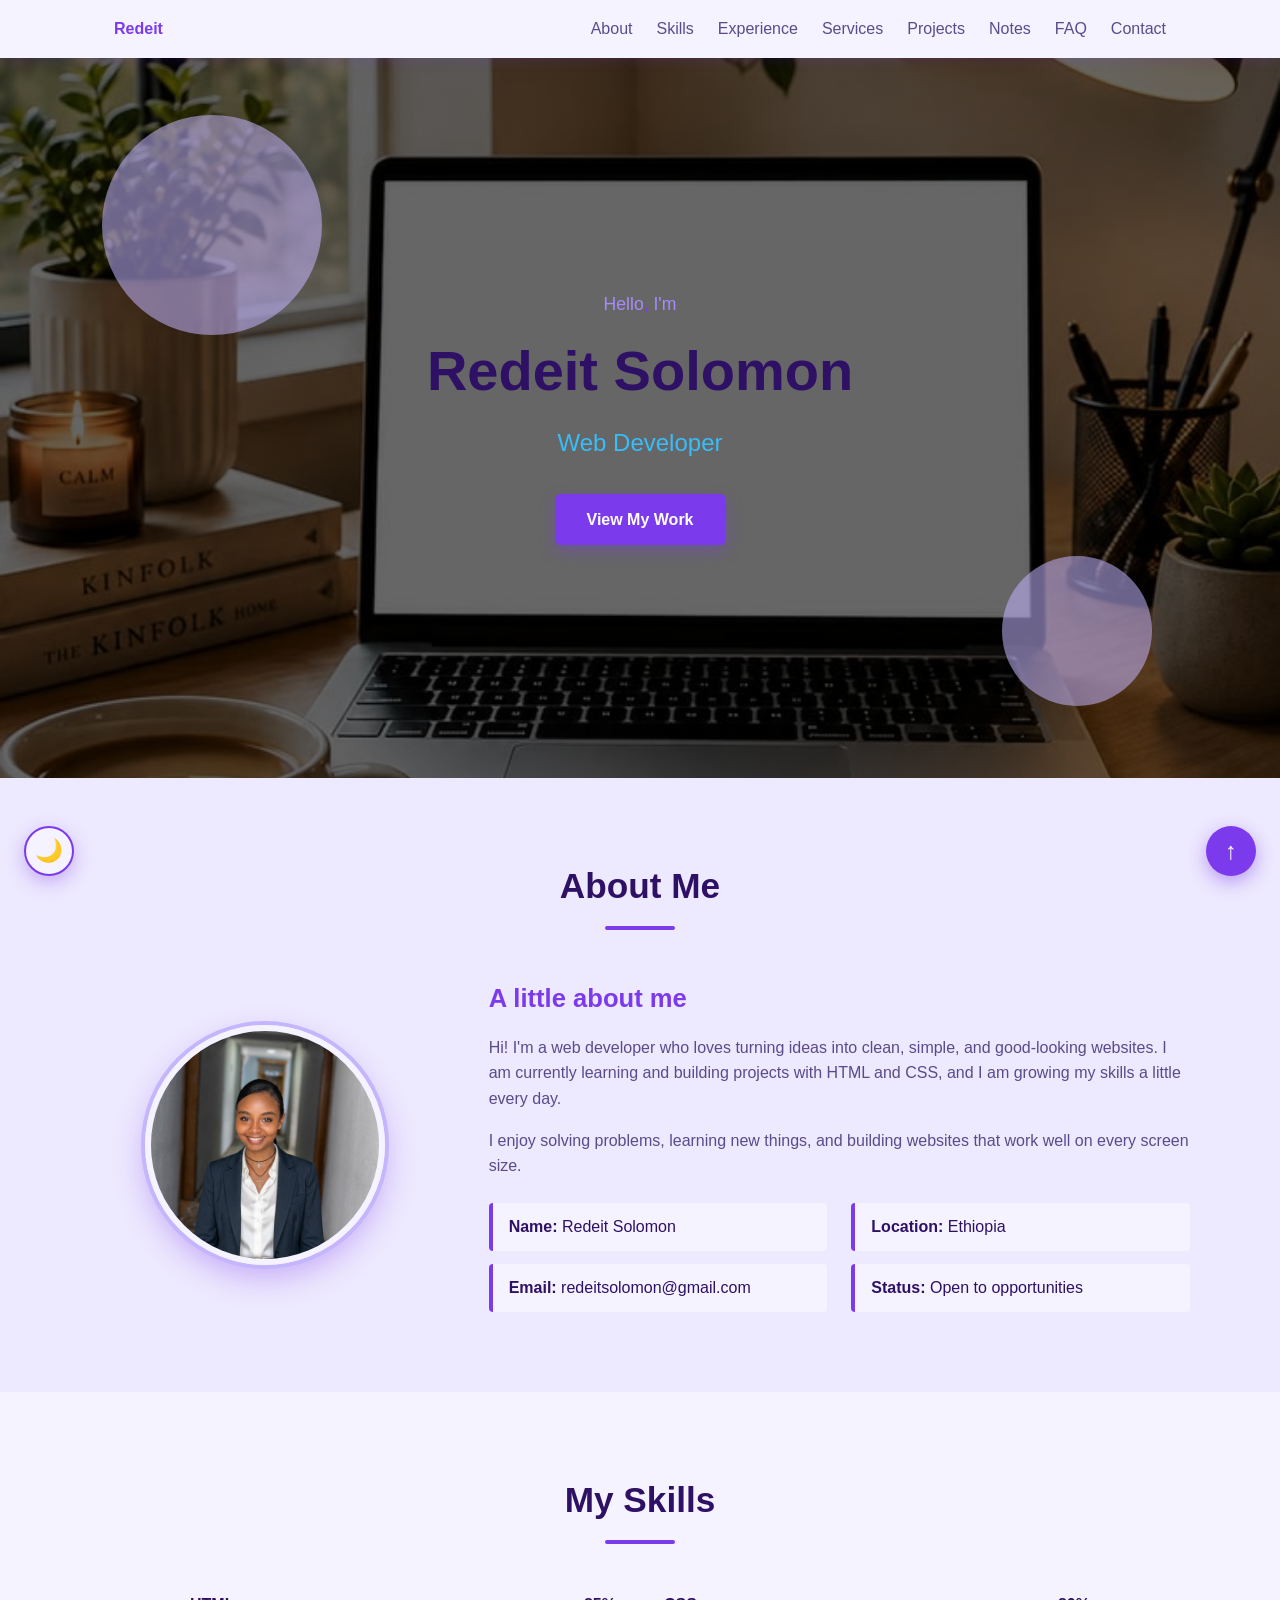
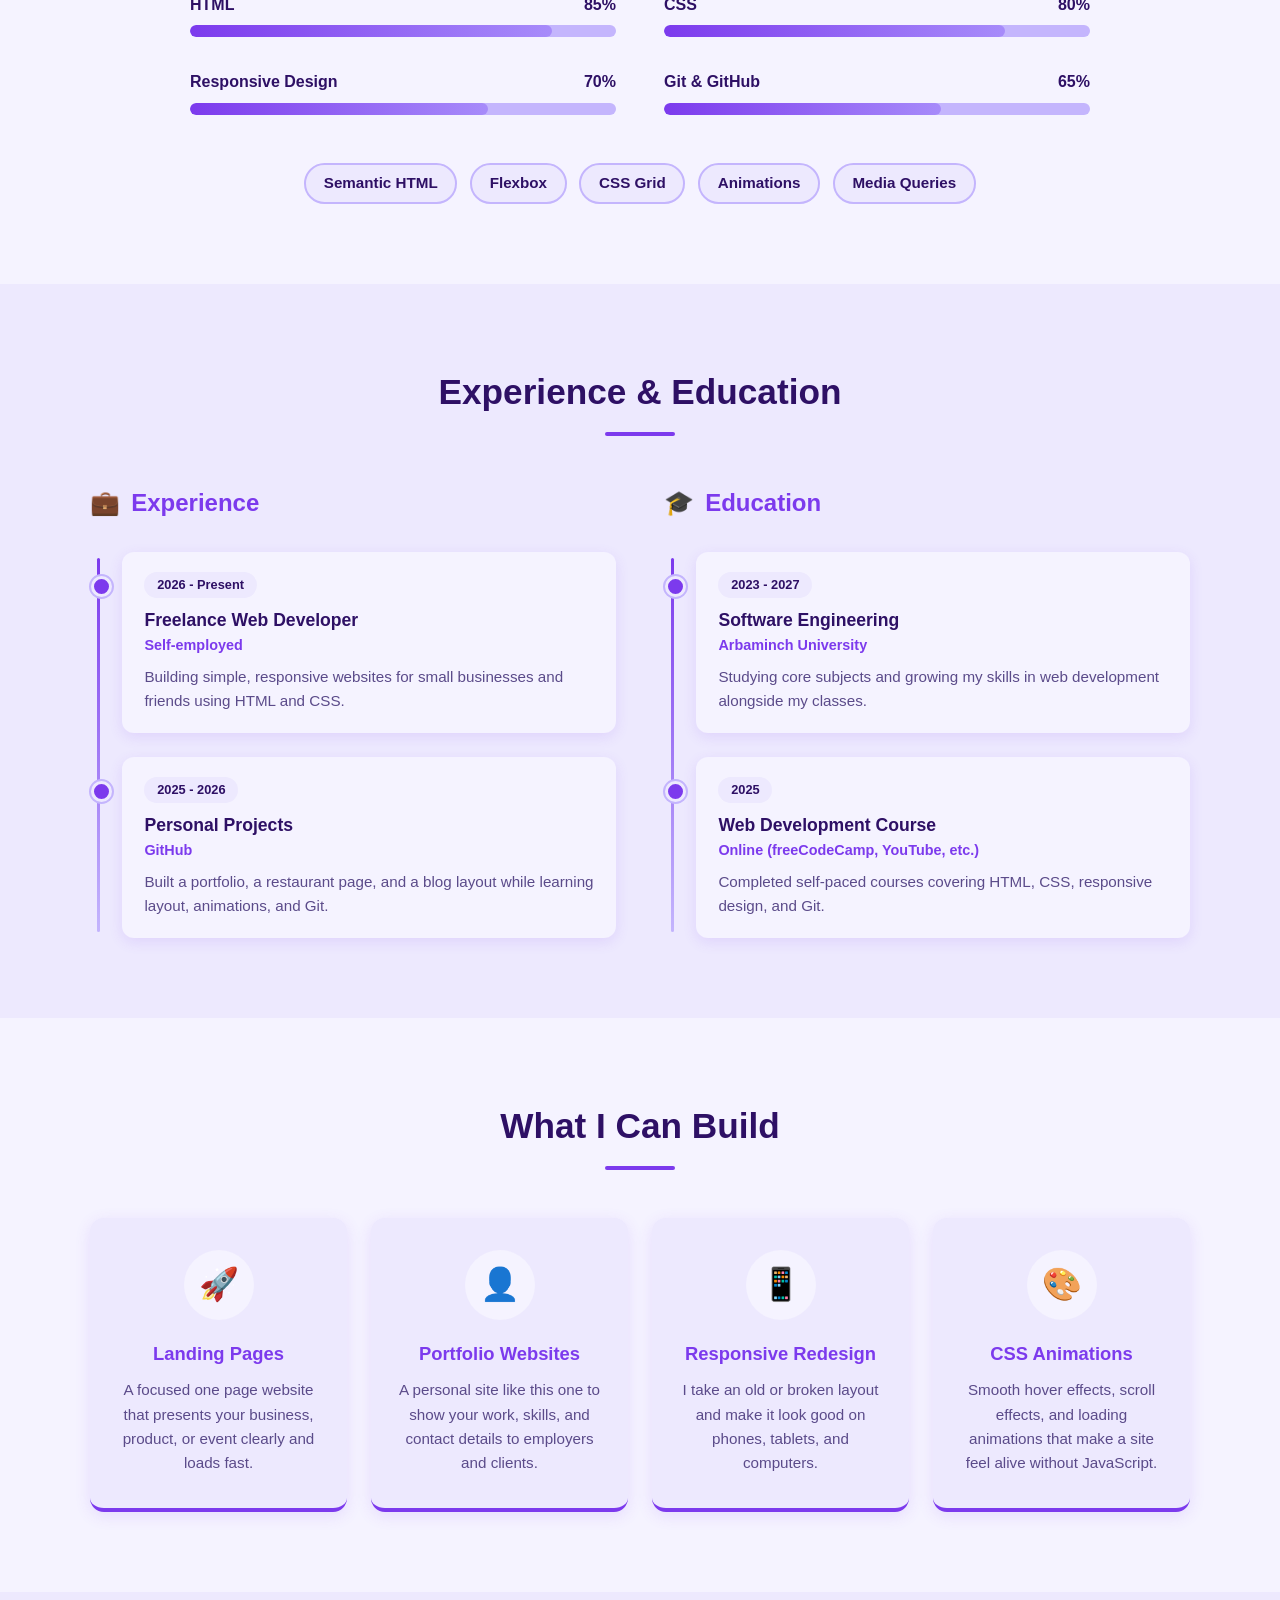
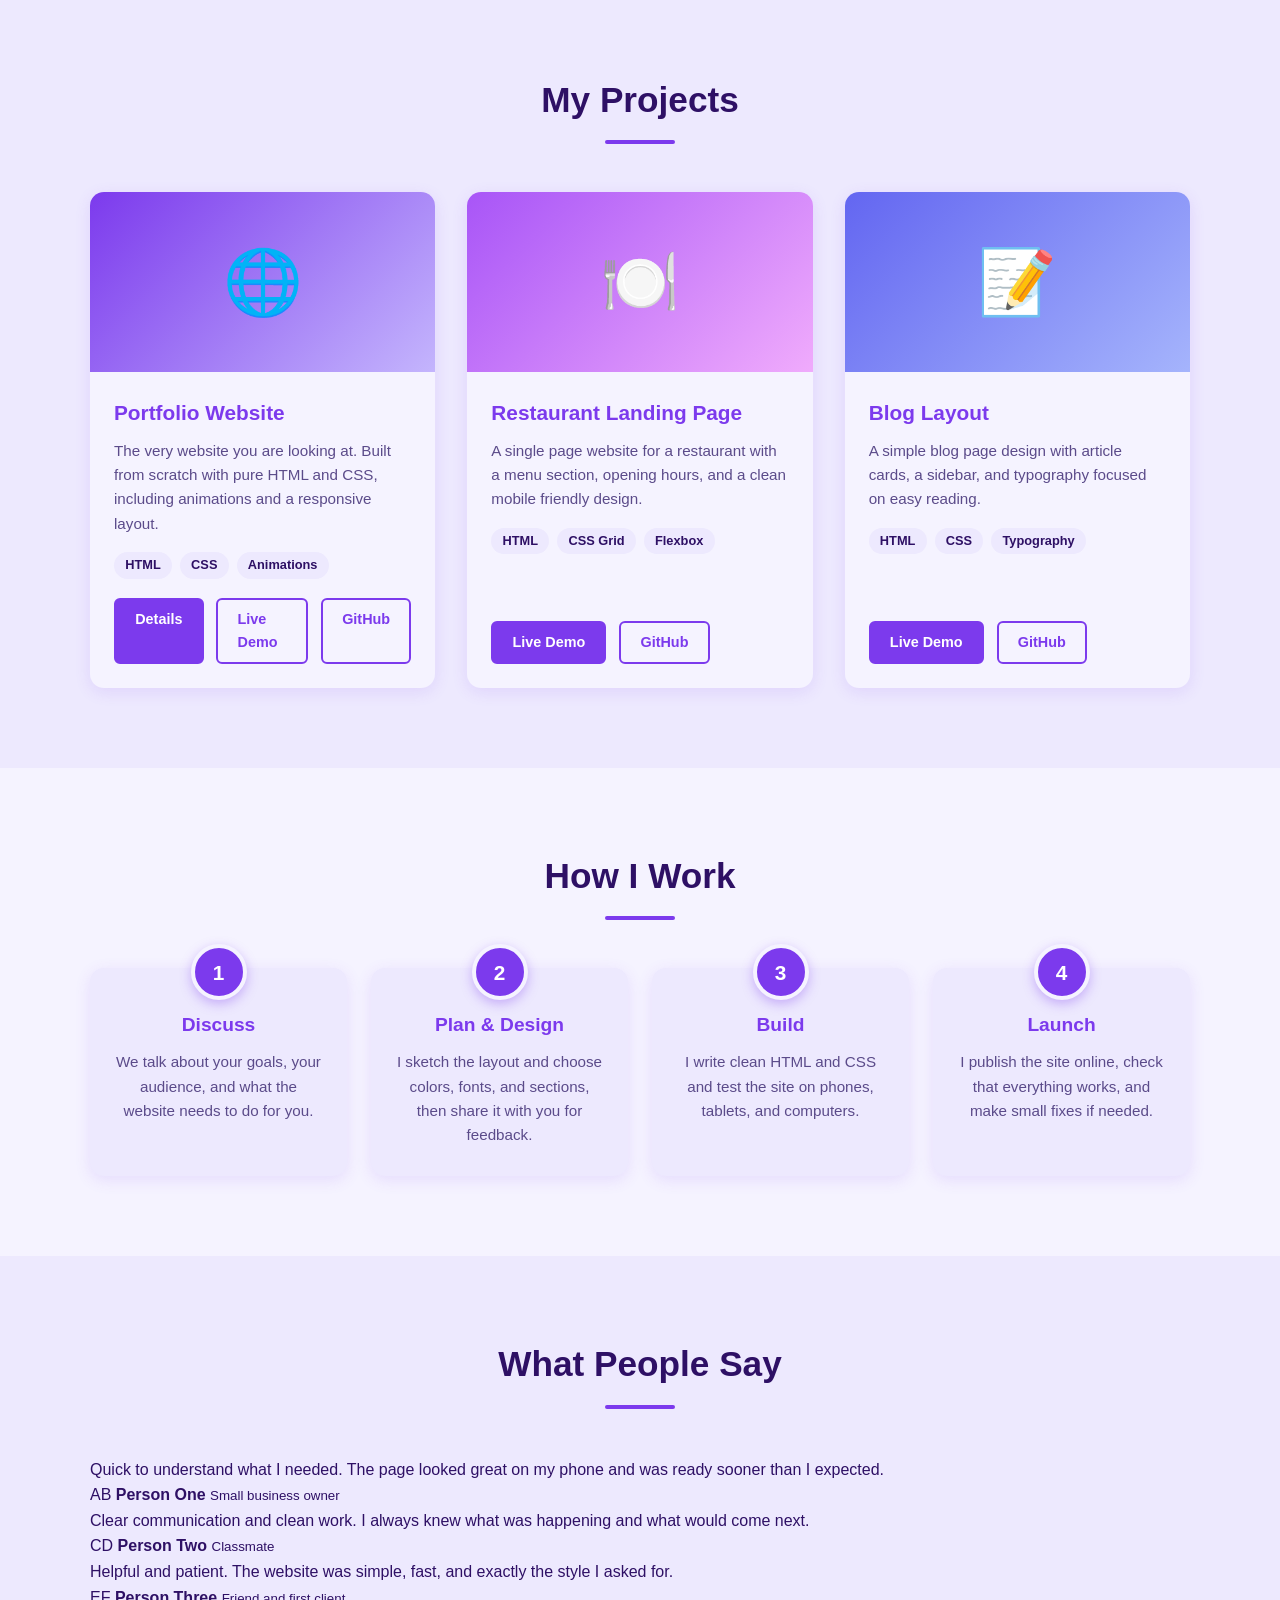
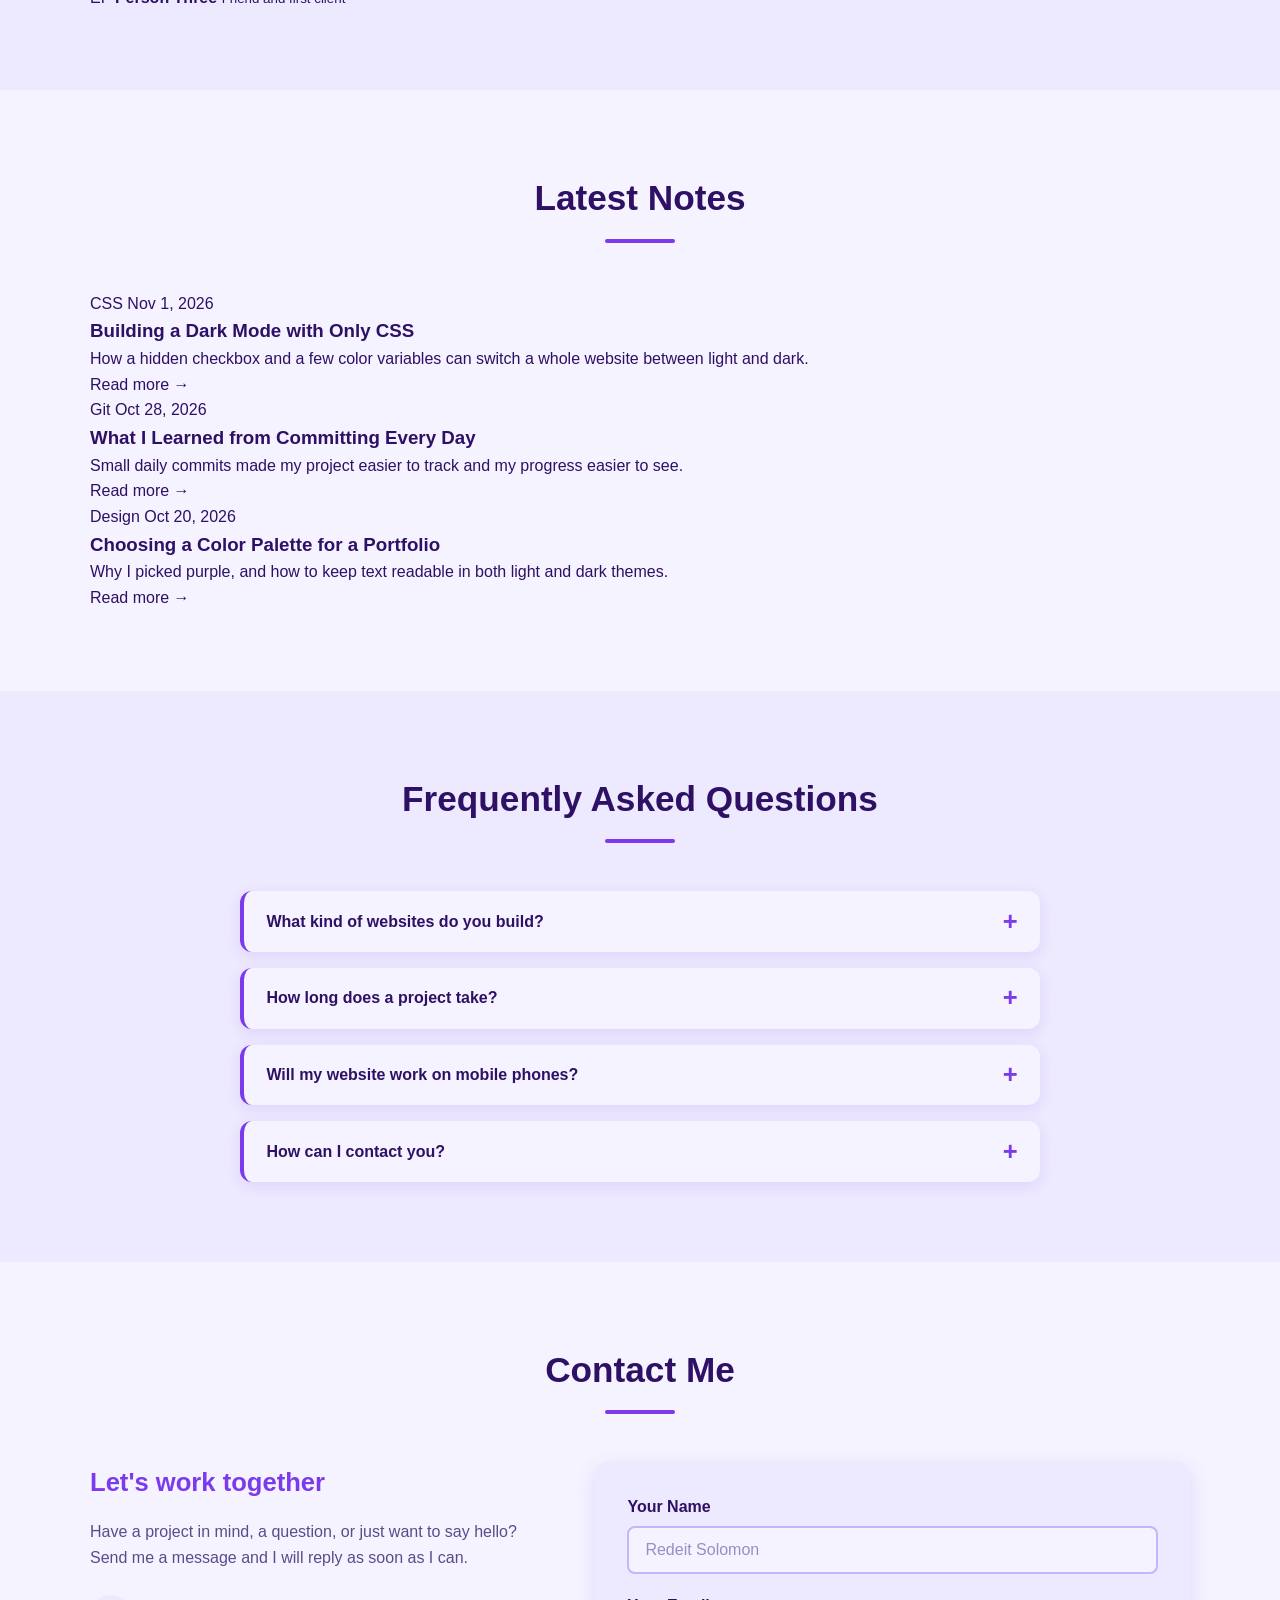
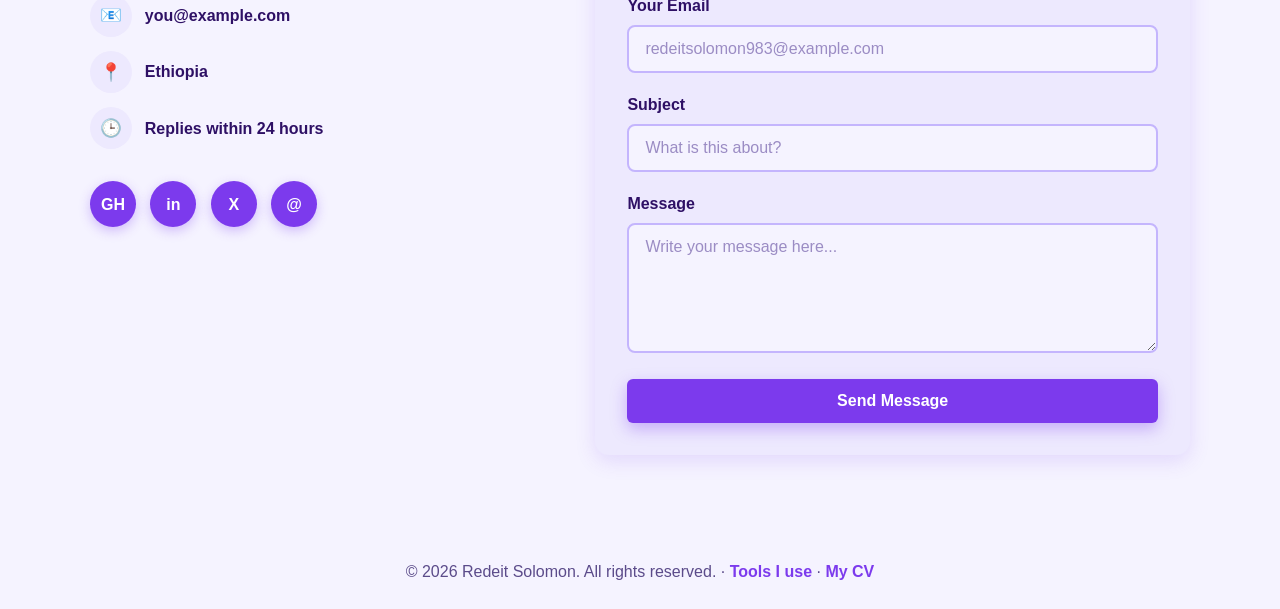
==== commit 865c5aa5: "Day 18: Add Resume / CV page" ====
--- a/index.html
+++ b/index.html
@@ -328,7 +328,7 @@
                 <span>Flexbox</span>
               </div>
               <div class="project-links">
-                <a href="#" class="link-btn">Live Demo</a>
+               <a href="restaurant.html" class="link-btn">Live Demo</a>
                 <a href="https://github.com/Rad8/restaurant-page" class="link-btn link-outline" target="_blank" rel="noopener">GitHub</a>
               </div>
             </div>
@@ -350,7 +350,7 @@
                 <span>Typography</span>
               </div>
               <div class="project-links">
-                <a href="#" class="link-btn">Live Demo</a>
+               <a href="blog.html" class="link-btn">Live Demo</a>
                 <a href="https://github.com/Rad8/blog-layout" class="link-btn link-outline" target="_blank" rel="noopener">GitHub</a>
               </div>
             </div>
@@ -613,7 +613,11 @@
   </main>
 
   <footer class="footer">
-    <p>&copy; 2026 Redeit. All rights reserved.</p>
+    <p>
+  &copy; 2026 Redeit Solomon. All rights reserved. ·
+  <a href="uses.html" style="color: var(--accent); font-weight: 600;">Tools I use</a> ·
+  <a href="cv.html" style="color: var(--accent); font-weight: 600;">My CV</a>
+</p>
   </footer>
 
   <!-- Back to top button -->
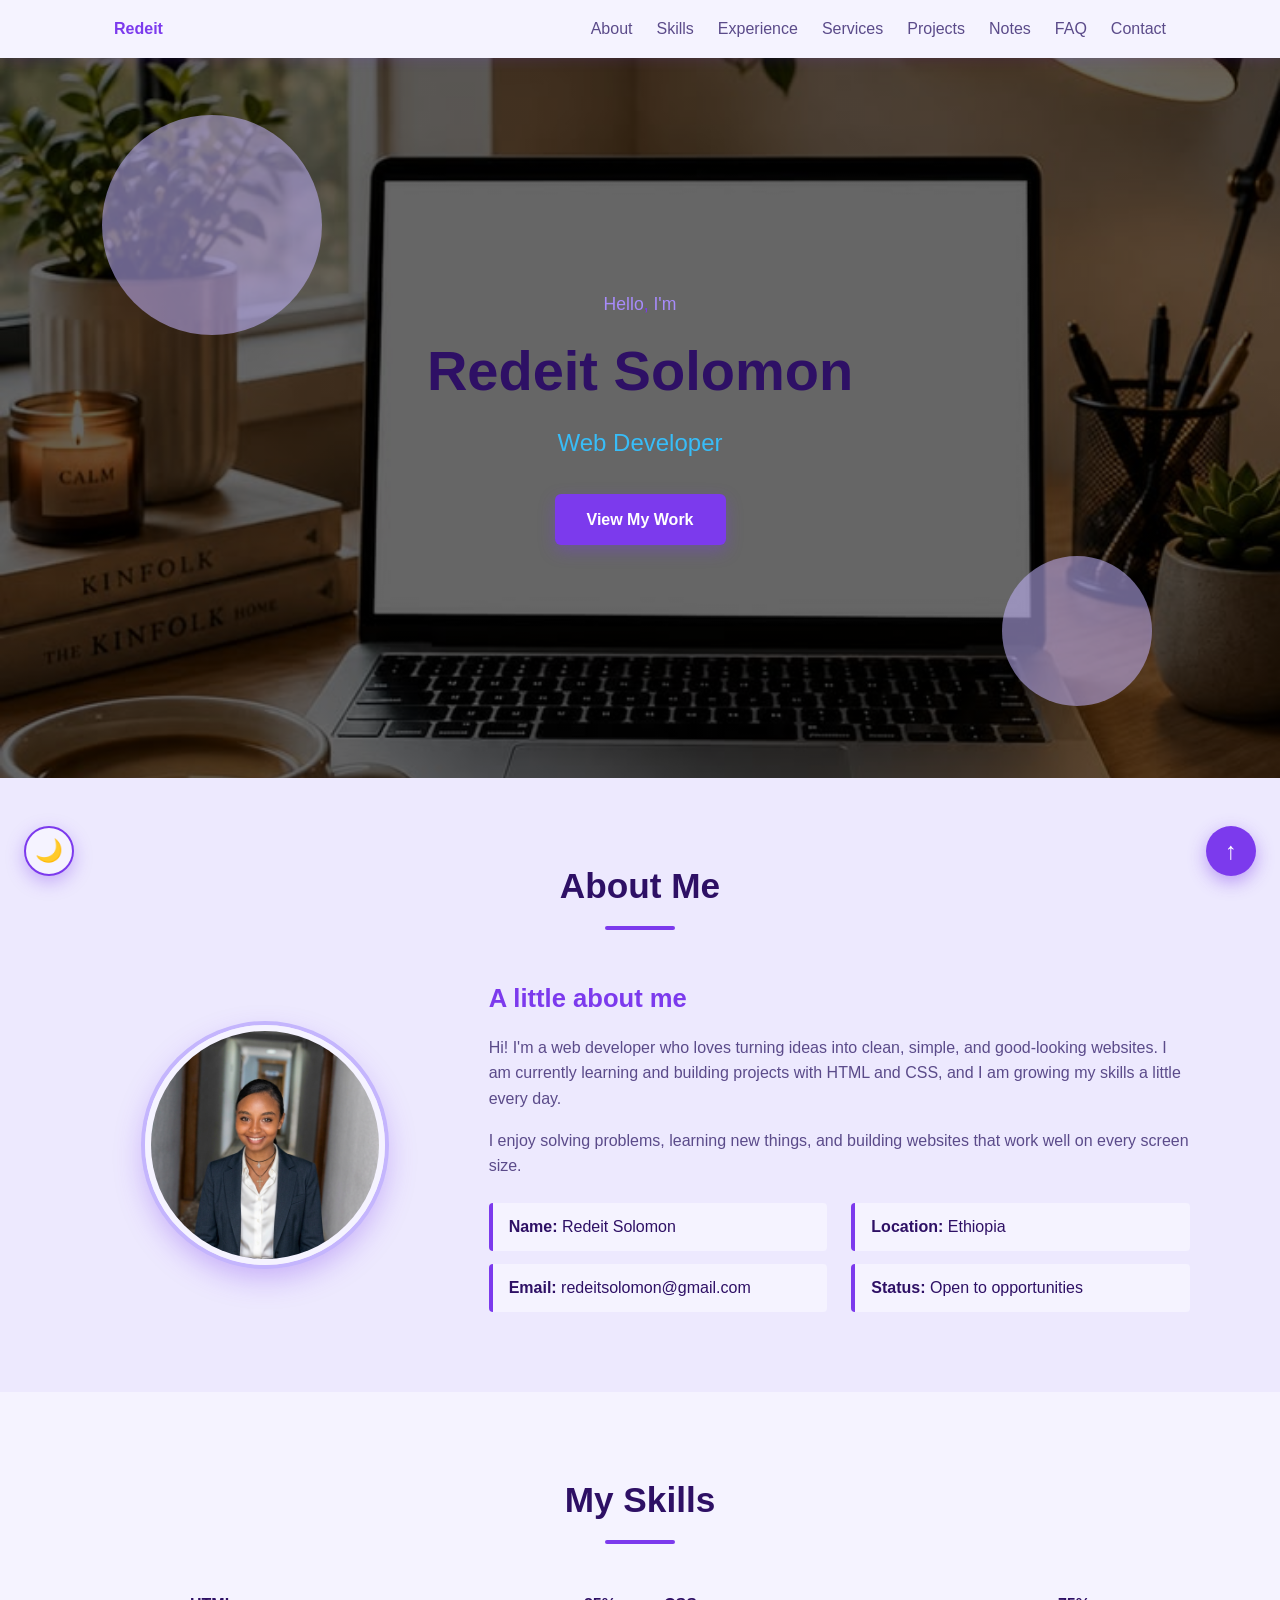
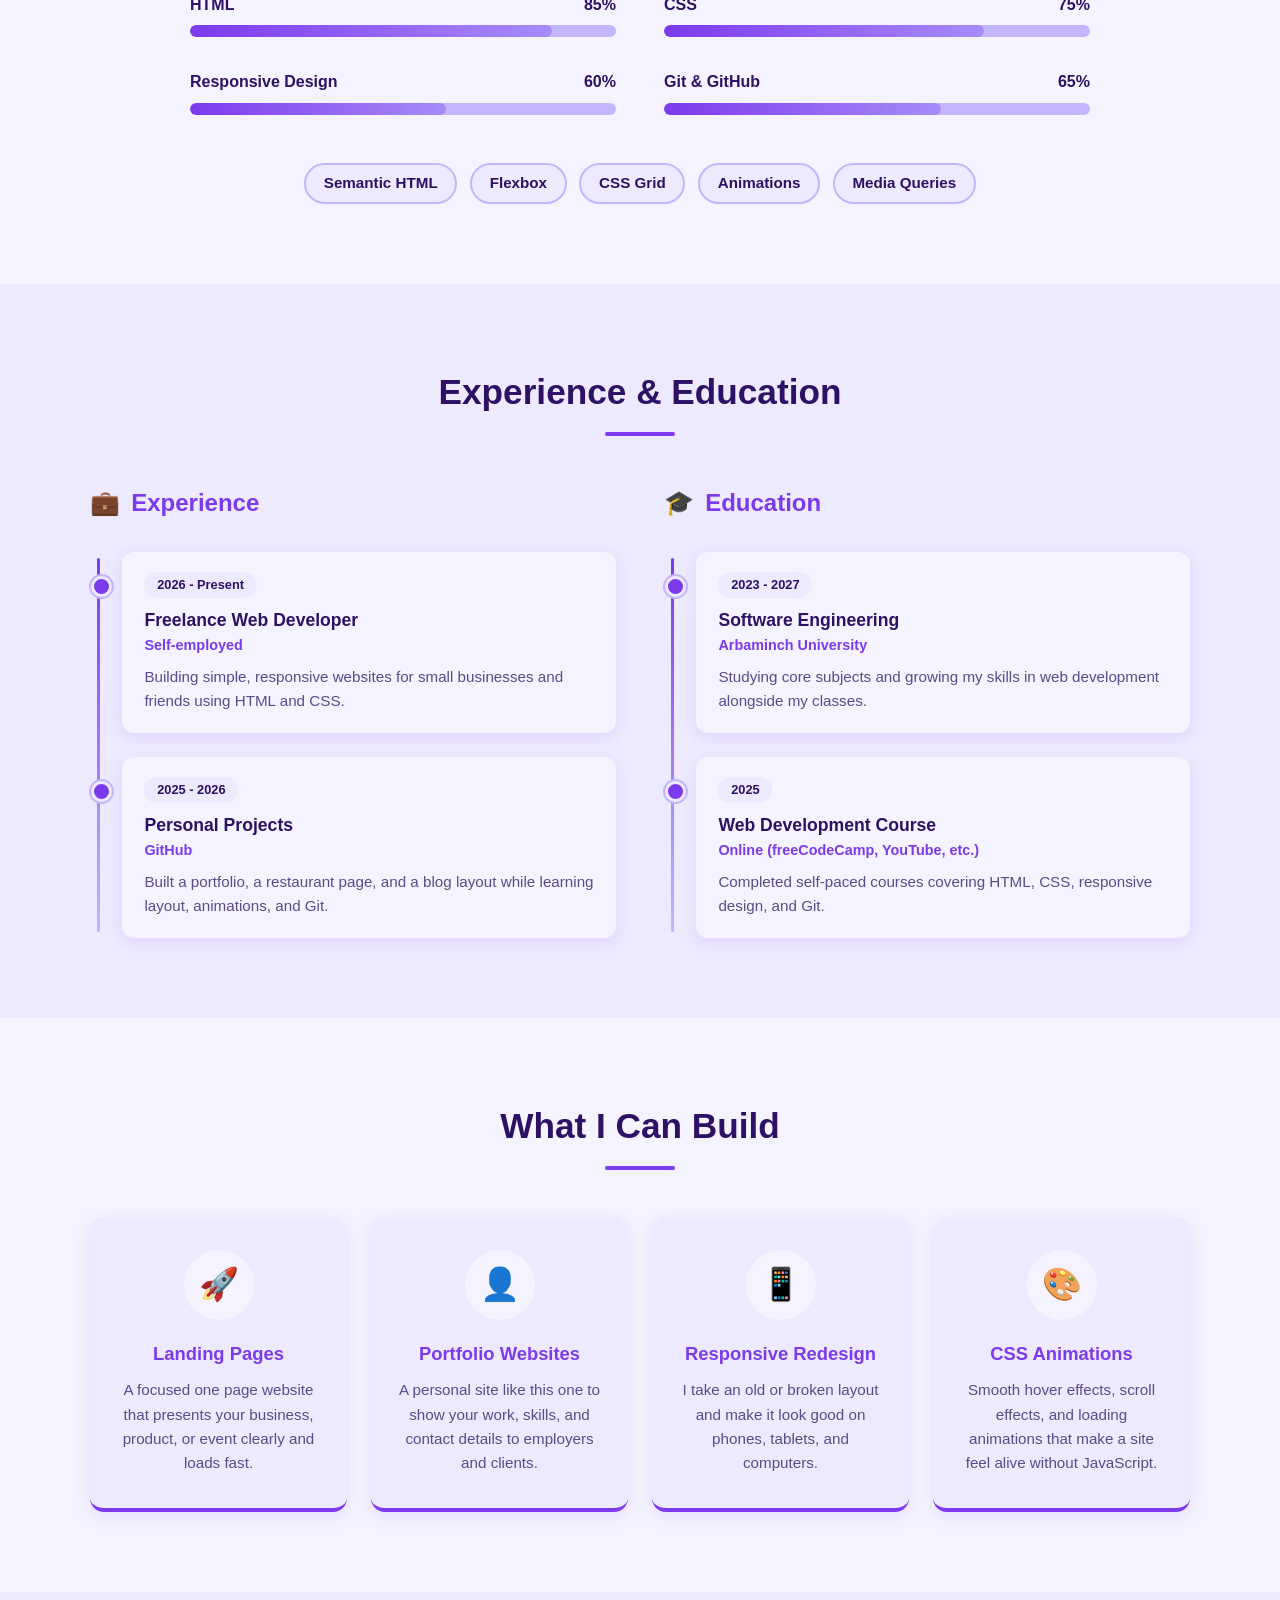
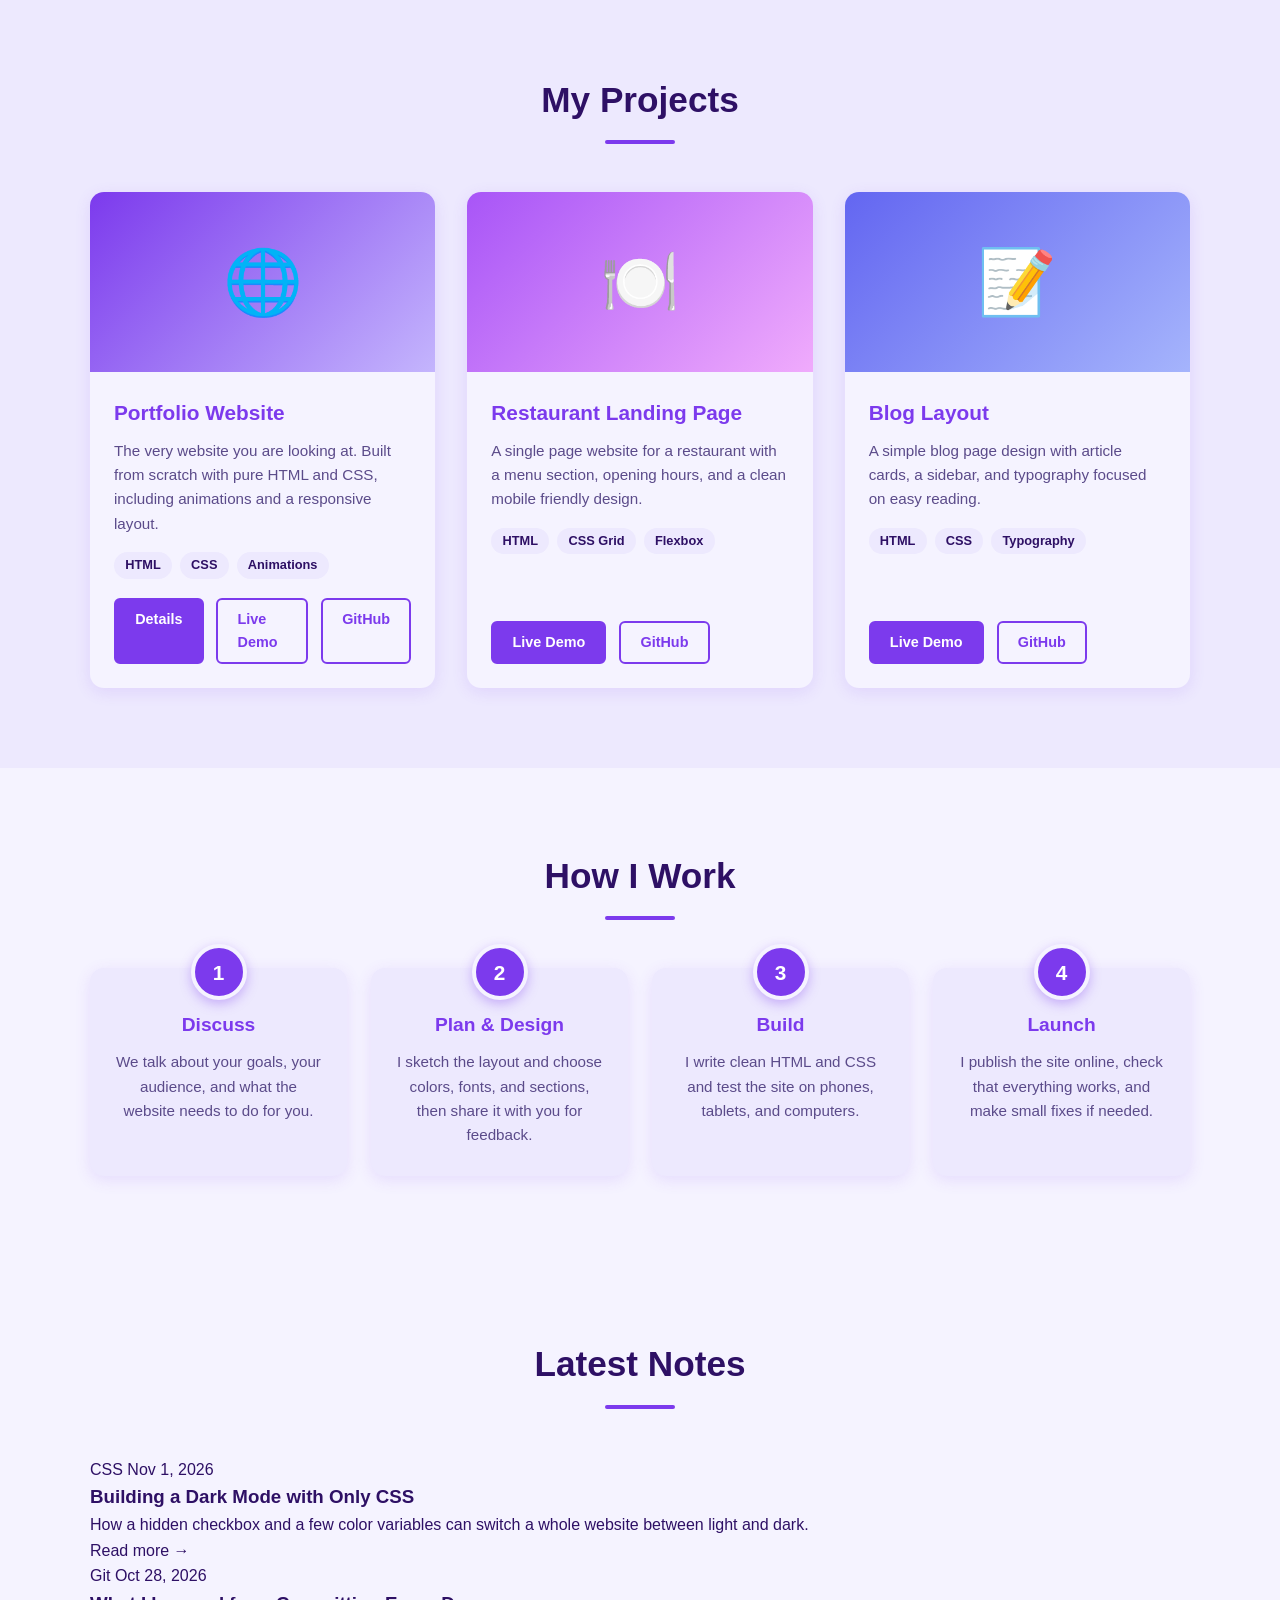
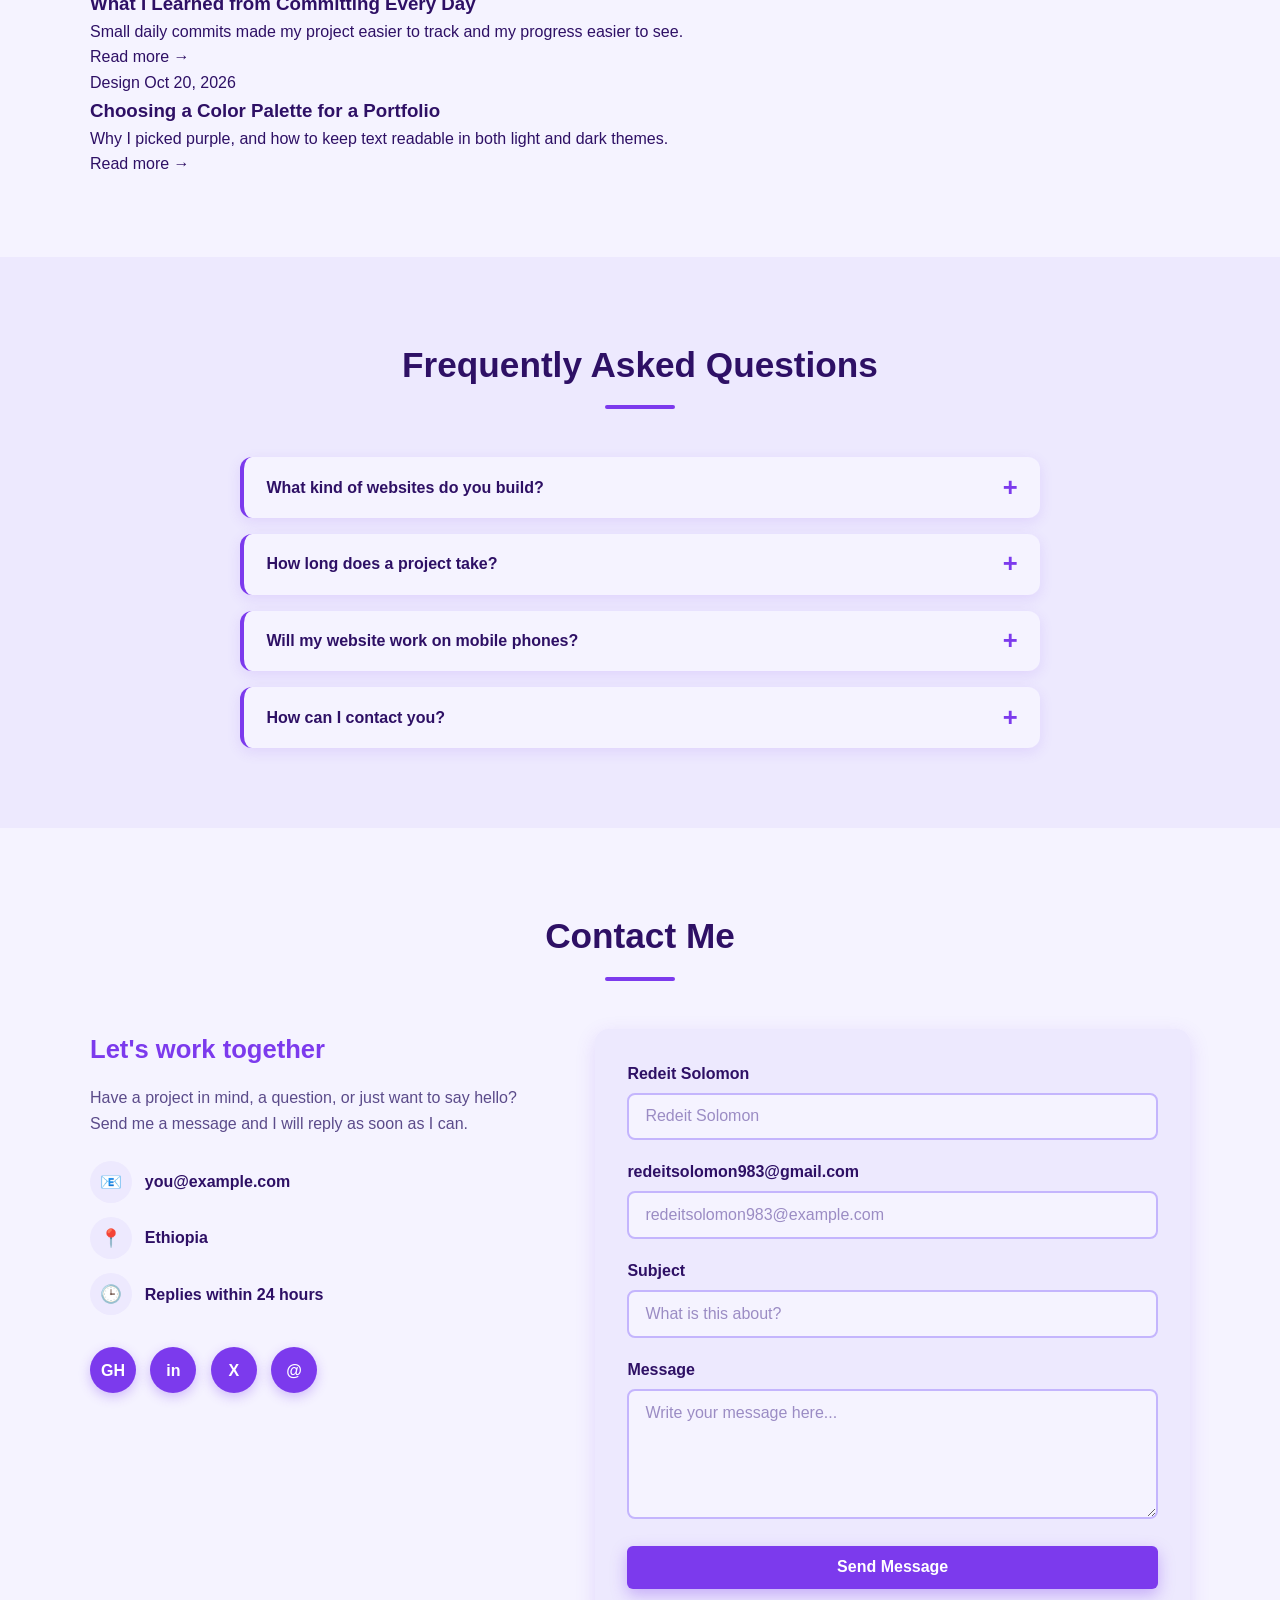
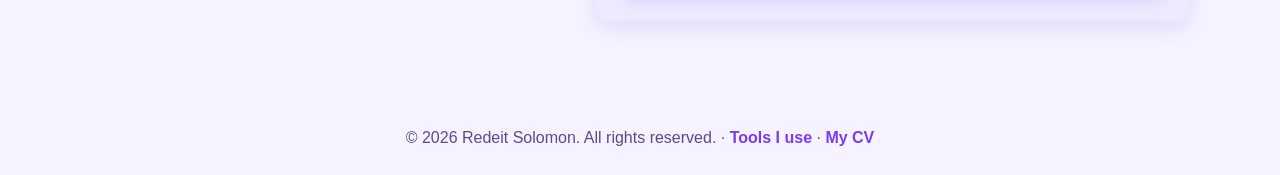
==== commit 6d421f98: "Day 16: Replace placeholders with my real information" ====
--- a/index.html
+++ b/index.html
@@ -127,20 +127,20 @@
           <div class="skill">
             <div class="skill-info">
               <span>CSS</span>
-              <span>80%</span>
+              <span>75%</span>
             </div>
             <div class="skill-bar">
-              <div class="skill-bar-fill" style="--level: 80%;"></div>
+              <div class="skill-bar-fill" style="--level: 75%;"></div>
             </div>
           </div>
 
           <div class="skill">
             <div class="skill-info">
               <span>Responsive Design</span>
-              <span>70%</span>
+              <span>60%</span>
             </div>
             <div class="skill-bar">
-              <div class="skill-bar-fill" style="--level: 70%;"></div>
+              <div class="skill-bar-fill" style="--level: 60%;"></div>
             </div>
           </div>
 
@@ -402,62 +402,7 @@
         </div>
       </div>
     </section>
-
-    <!-- ===== TESTIMONIALS ===== -->
-    <section class="section" id="testimonials">
-      <div class="container">
-        <h2 class="section-title">What People Say</h2>
-
-        <!-- IMPORTANT: replace these with real feedback from real people (with their permission), or delete this section. -->
-        <div class="testimonials-grid">
-
-          <figure class="testimonial-card">
-            <blockquote>
-              Quick to understand what I needed. The page looked great
-              on my phone and was ready sooner than I expected.
-            </blockquote>
-            <figcaption class="testimonial-author">
-              <span class="testimonial-avatar">AB</span>
-              <span>
-                <strong>Person One</strong>
-                <small>Small business owner</small>
-              </span>
-            </figcaption>
-          </figure>
-
-          <figure class="testimonial-card">
-            <blockquote>
-              Clear communication and clean work. I always knew what
-              was happening and what would come next.
-            </blockquote>
-            <figcaption class="testimonial-author">
-              <span class="testimonial-avatar">CD</span>
-              <span>
-                <strong>Person Two</strong>
-                <small>Classmate</small>
-              </span>
-            </figcaption>
-          </figure>
-
-          <figure class="testimonial-card">
-            <blockquote>
-              Helpful and patient. The website was simple, fast, and
-              exactly the style I asked for.
-            </blockquote>
-            <figcaption class="testimonial-author">
-              <span class="testimonial-avatar">EF</span>
-              <span>
-                <strong>Person Three</strong>
-                <small>Friend and first client</small>
-              </span>
-            </figcaption>
-          </figure>
-
-        </div>
-      </div>
-    </section>
-
-    <!-- ===== LATEST NOTES ===== -->
+ <!-- ===== LATEST NOTES ===== -->
     <section class="section section-alt" id="notes">
       <div class="container">
         <h2 class="section-title">Latest Notes</h2>
@@ -584,12 +529,12 @@
 
           <form class="contact-form" action="https://formspree.io/f/Rad8 " method="POST">
             <div class="form-group">
-              <label for="name">Your Name</label>
+              <label for="name">Redeit Solomon</label>
               <input type="text" id="name" name="name" placeholder="Redeit Solomon" autocomplete="name" required>
             </div>
 
             <div class="form-group">
-              <label for="email">Your Email</label>
+              <label for="email">redeitsolomon983@gmail.com</label>
               <input type="email" id="email" name="email" placeholder="redeitsolomon983@example.com" autocomplete="email" required>
             </div>
 
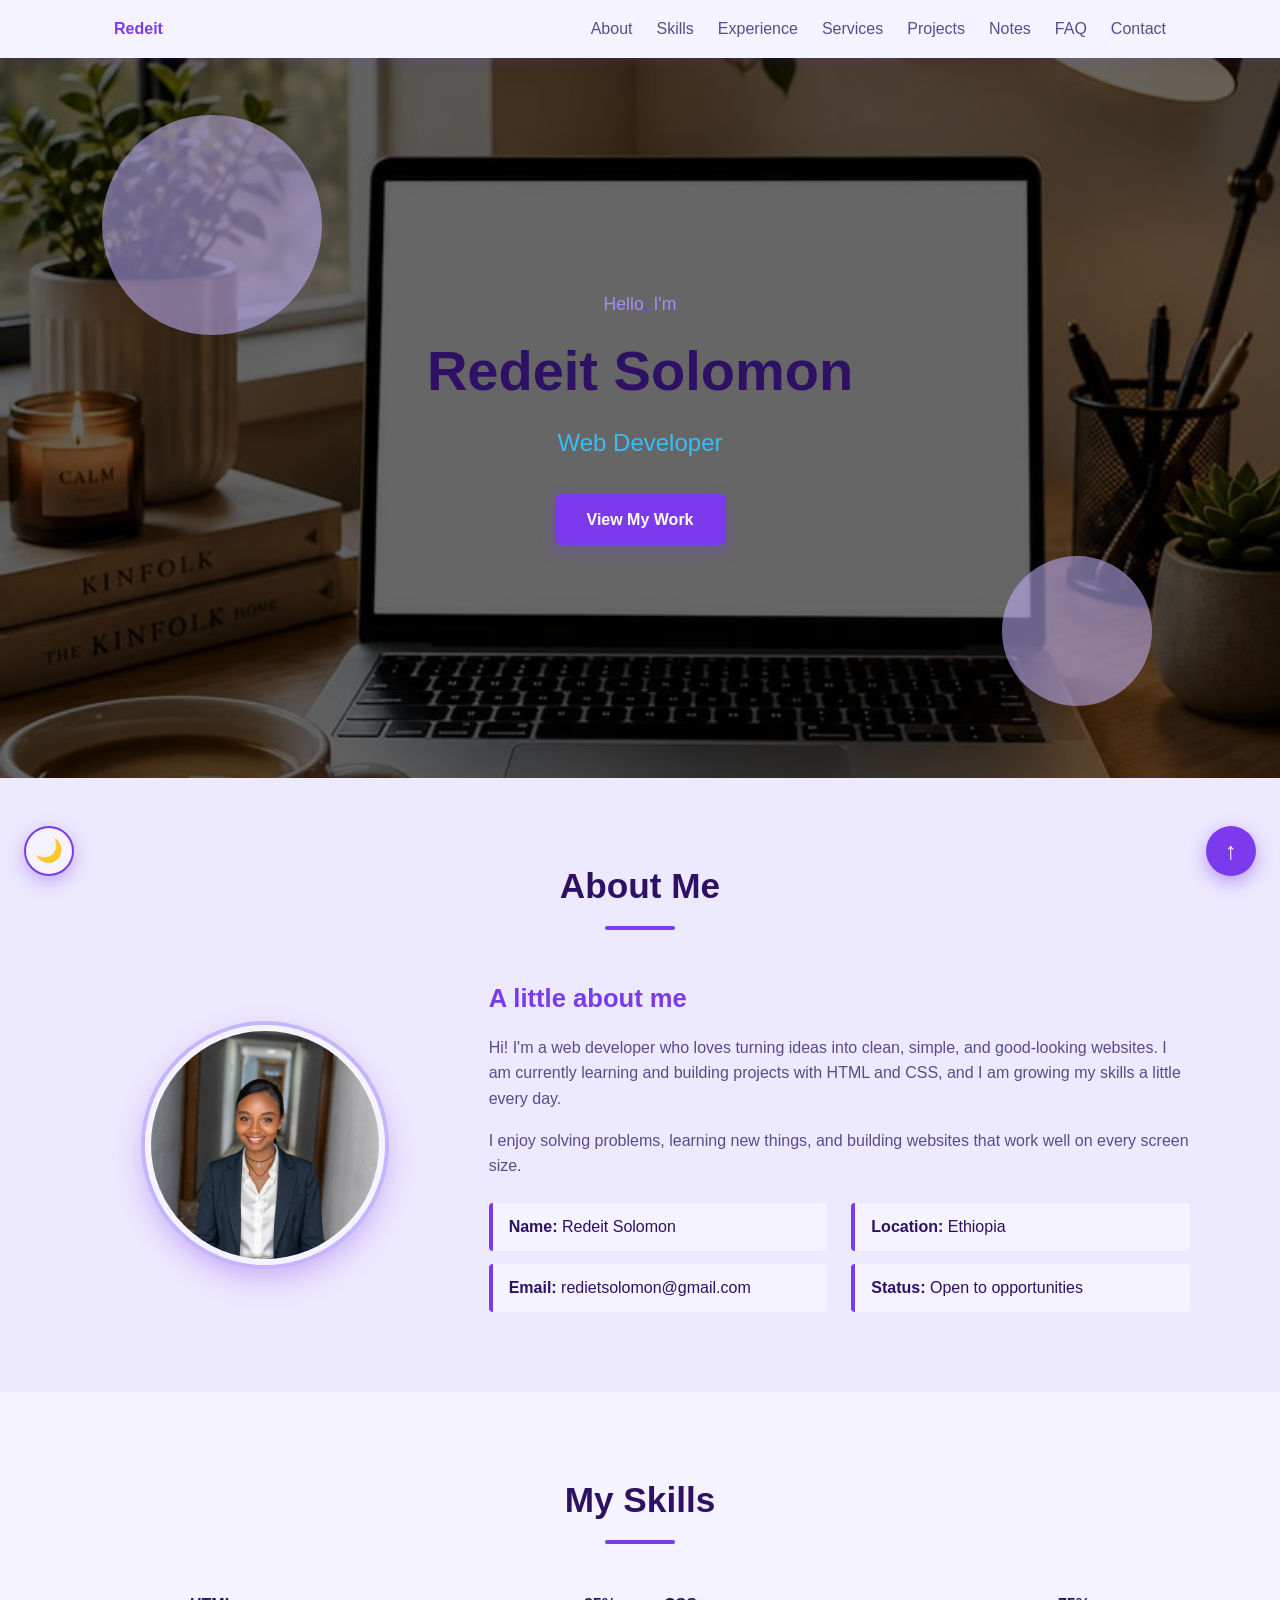
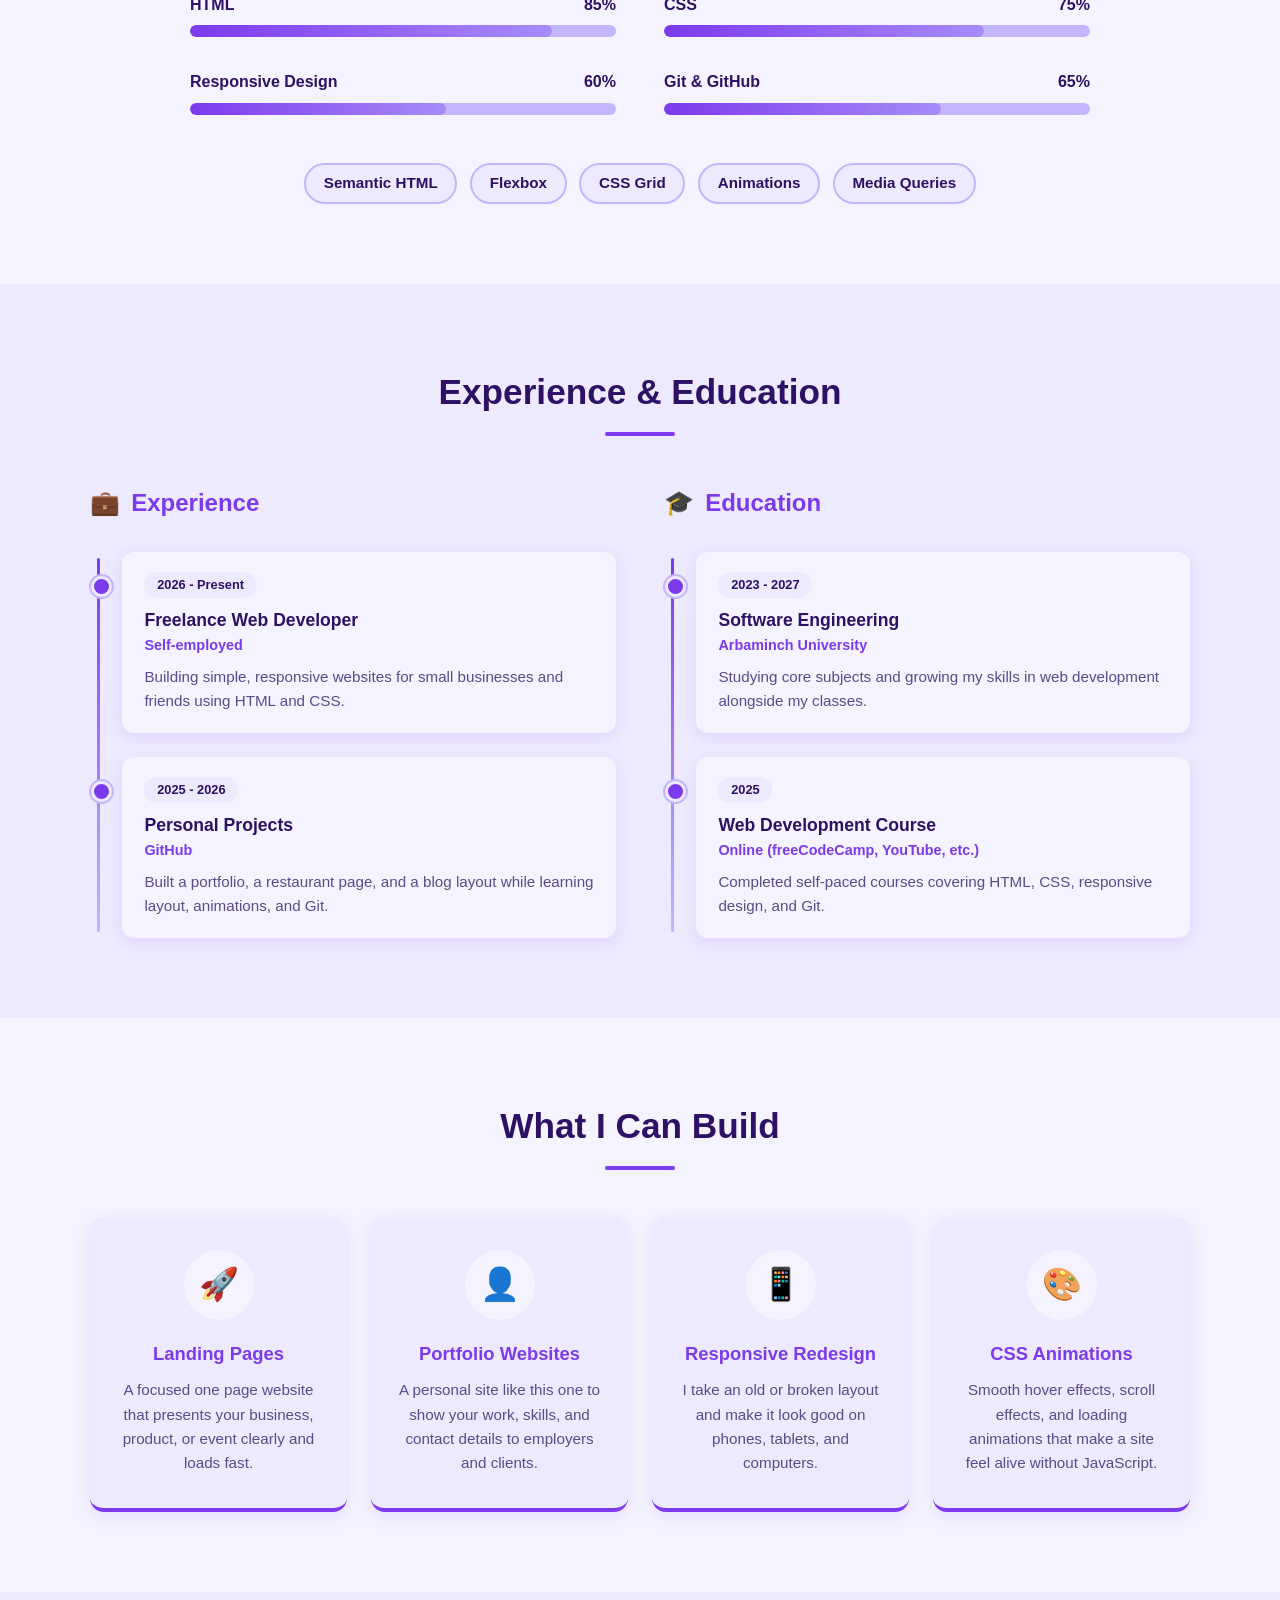
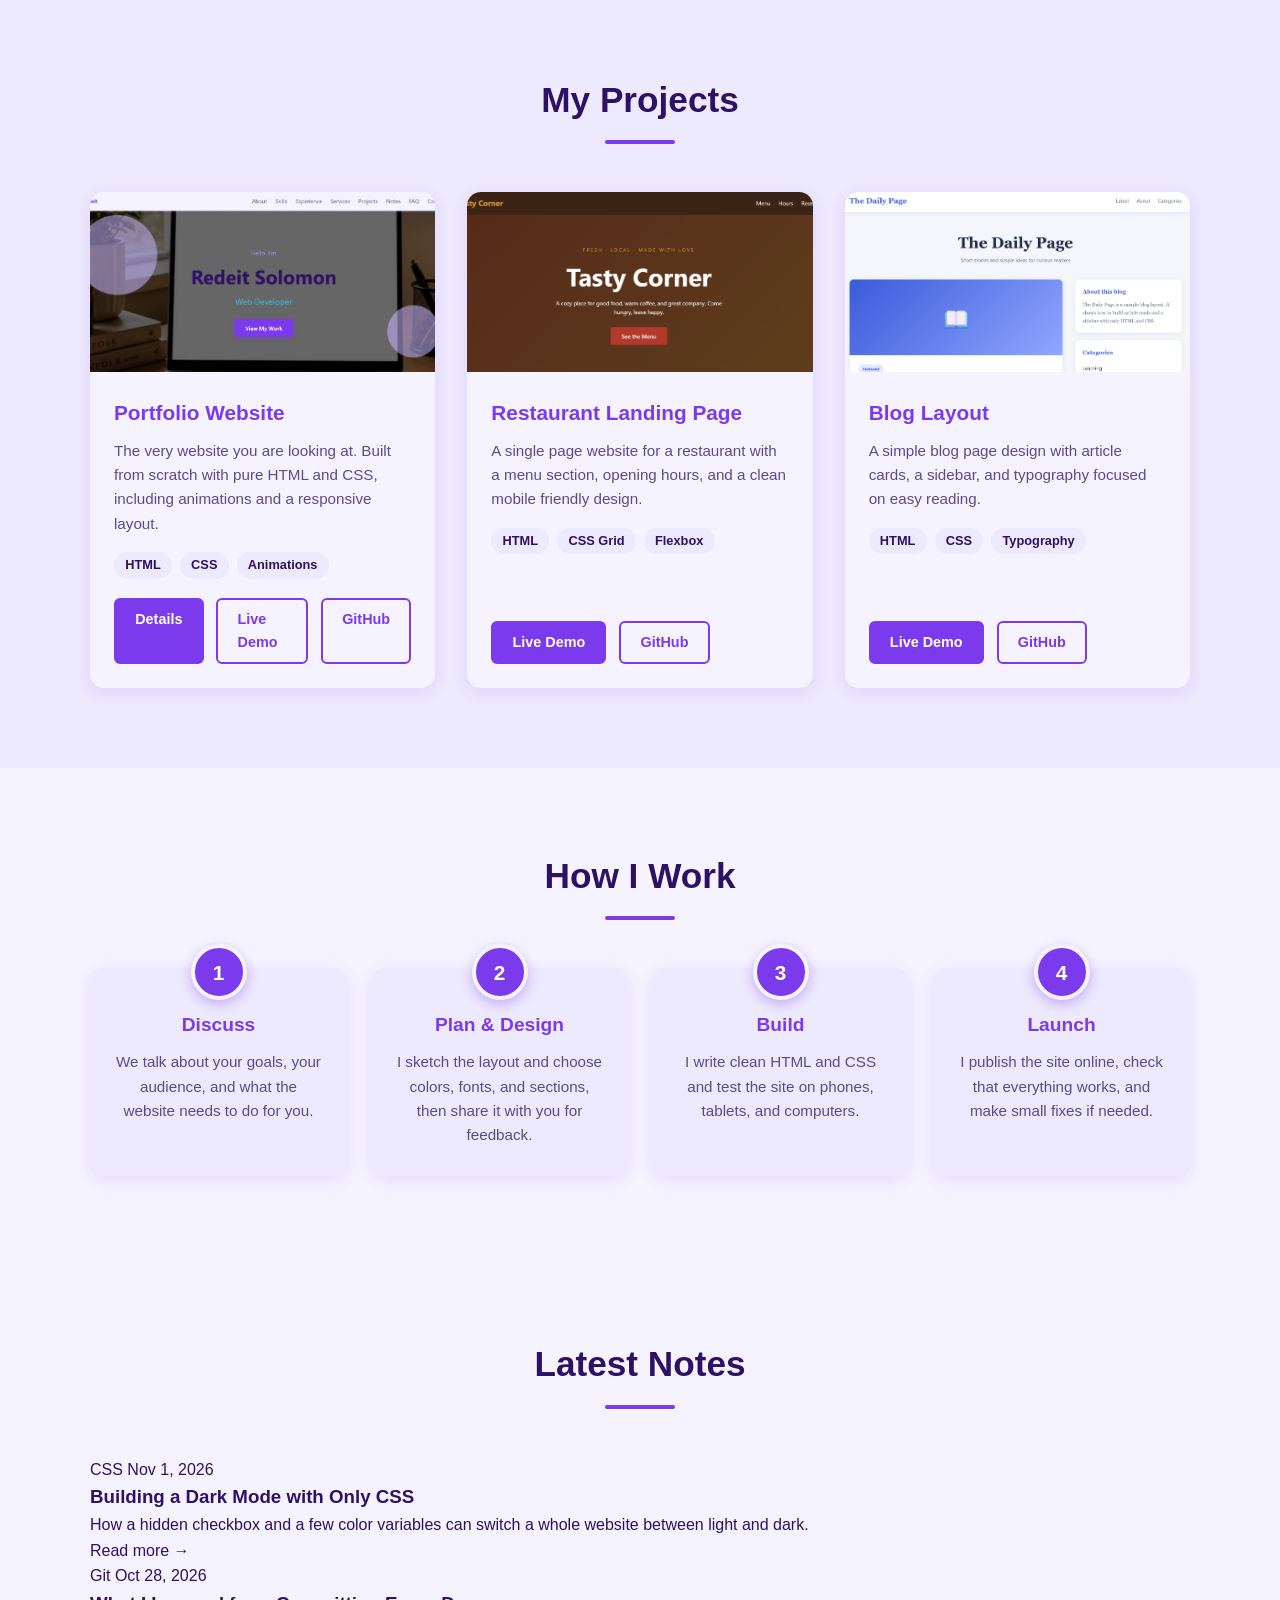
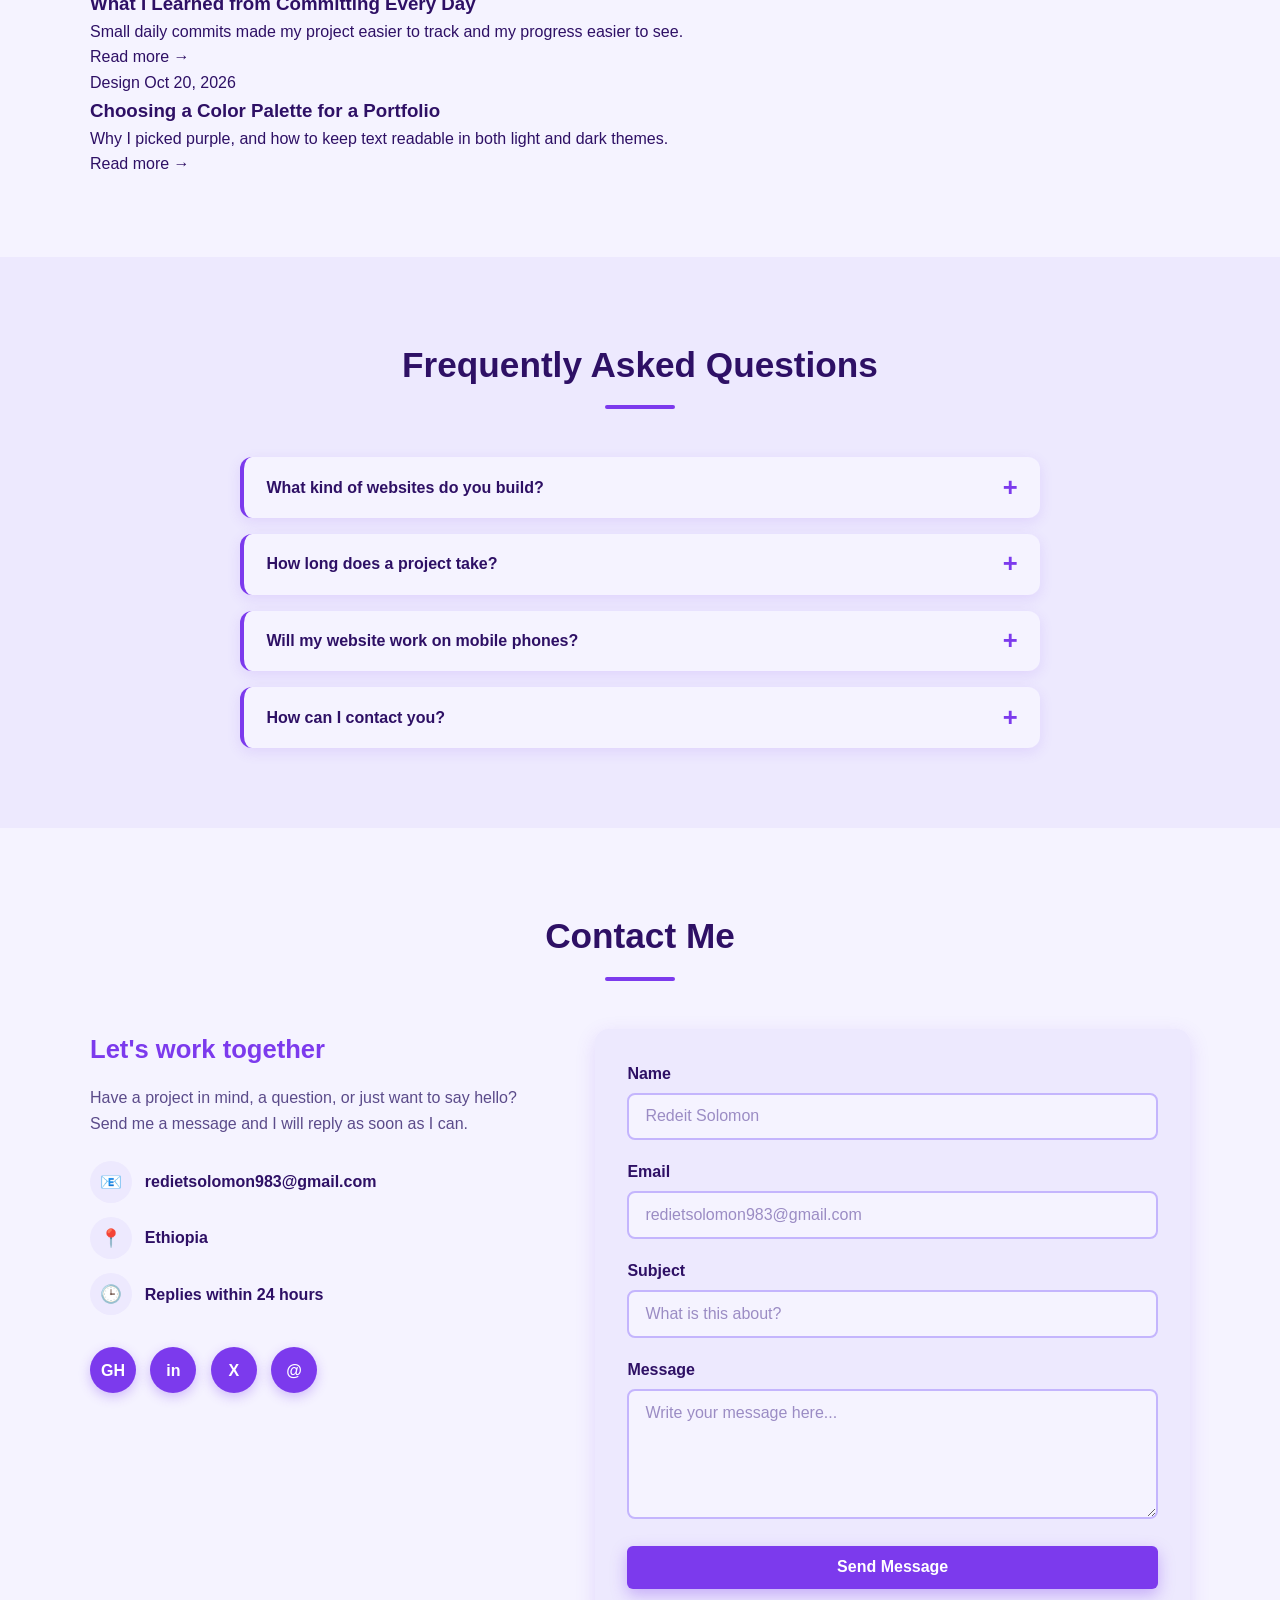
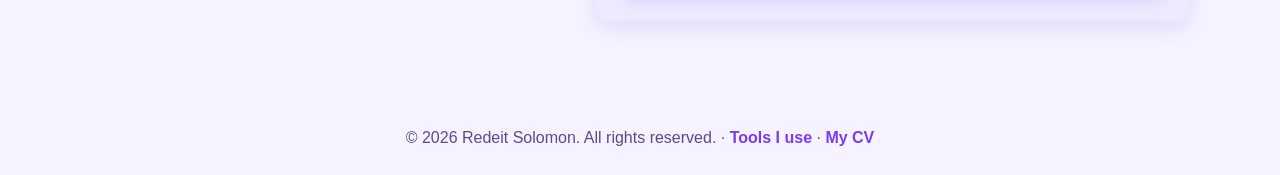
==== commit c4bf02c1: "Day 19: Add real project screenshots" ====
--- a/index.html
+++ b/index.html
@@ -99,7 +99,7 @@
             <ul class="about-facts">
               <li><strong>Name:</strong> Redeit Solomon</li>
               <li><strong>Location:</strong> Ethiopia</li>
-              <li><strong>Email:</strong> redeitsolomon@gmail.com</li>
+              <li><strong>Email:</strong> redietsolomon@gmail.com</li>
               <li><strong>Status:</strong> Open to opportunities</li>
             </ul>
           </div>
@@ -290,9 +290,9 @@
         <div class="projects-grid">
 
           <article class="project-card">
-            <div class="project-thumb thumb-1">
-              <span class="project-emoji">🌐</span>
-            </div>
+            <div class="project-thumb">
+  <img src="images/project1.png.png" alt="Screenshot of my portfolio website" class="project-img" width="800" height="450" loading="lazy">
+</div>
             <div class="project-body">
               <h3>Portfolio Website</h3>
               <p>
@@ -313,9 +313,9 @@
           </article>
 
           <article class="project-card">
-            <div class="project-thumb thumb-2">
-              <span class="project-emoji">🍽️</span>
-            </div>
+            <div class="project-thumb">
+  <img src="images/project2.png.png" alt="Screenshot of the restaurant landing page" class="project-img" width="800" height="450" loading="lazy">
+</div>
             <div class="project-body">
               <h3>Restaurant Landing Page</h3>
               <p>
@@ -335,9 +335,9 @@
           </article>
 
           <article class="project-card">
-            <div class="project-thumb thumb-3">
-              <span class="project-emoji">📝</span>
-            </div>
+            <div class="project-thumb">
+  <img src="images/project3.png.png" alt="Screenshot of the blog layout" class="project-img" width="800" height="450" loading="lazy">
+</div>
             <div class="project-body">
               <h3>Blog Layout</h3>
               <p>
@@ -514,7 +514,7 @@
             </p>
 
             <ul class="contact-details">
-              <li><span class="contact-icon">📧</span> you@example.com</li>
+              <li><span class="contact-icon">📧</span> redietsolomon983@gmail.com</li>
               <li><span class="contact-icon">📍</span> Ethiopia</li>
               <li><span class="contact-icon">🕒</span> Replies within 24 hours</li>
             </ul>
@@ -523,19 +523,19 @@
               <a href="https://github.com/Rad8" target="_blank" rel="noopener" class="social-link" aria-label="GitHub">GH</a>
               <a href="https://linkedin.com/in/Rad8" target="_blank" rel="noopener" class="social-link" aria-label="LinkedIn">in</a>
               <a href="https://twitter.com/Rad8" target="_blank" rel="noopener" class="social-link" aria-label="Twitter">X</a>
-              <a href="mailto:redeitsolomon983@gmail.com" class="social-link" aria-label="Email">@</a>
-            </div>
-          </div>
-
-          <form class="contact-form" action="https://formspree.io/f/Rad8 " method="POST">
+              <a href="mailto:redietsolomon983@gmail.com" class="social-link" aria-label="Email">@</a>
+            </div>
+          </div>
+
+          <form class="contact-form" action="mailto:redietsolomon983@gmail.com" method="POST" enctype="text/plain">
             <div class="form-group">
-              <label for="name">Redeit Solomon</label>
+              <label for="name">Name</label>
               <input type="text" id="name" name="name" placeholder="Redeit Solomon" autocomplete="name" required>
             </div>
 
             <div class="form-group">
-              <label for="email">redeitsolomon983@gmail.com</label>
-              <input type="email" id="email" name="email" placeholder="redeitsolomon983@example.com" autocomplete="email" required>
+              <label for="email">Email</label>
+              <input type="email" id="email" name="email" placeholder="redietsolomon983@gmail.com" autocomplete="email" required>
             </div>
 
             <div class="form-group">
--- a/css/style.css
+++ b/css/style.css
@@ -1322,4 +1322,8 @@
     border: 1px solid #cccccc;
     break-inside: avoid;
   }
+}
+/* Day 19: show the top part of project screenshots */
+.project-img {
+  object-position: top;
 }
